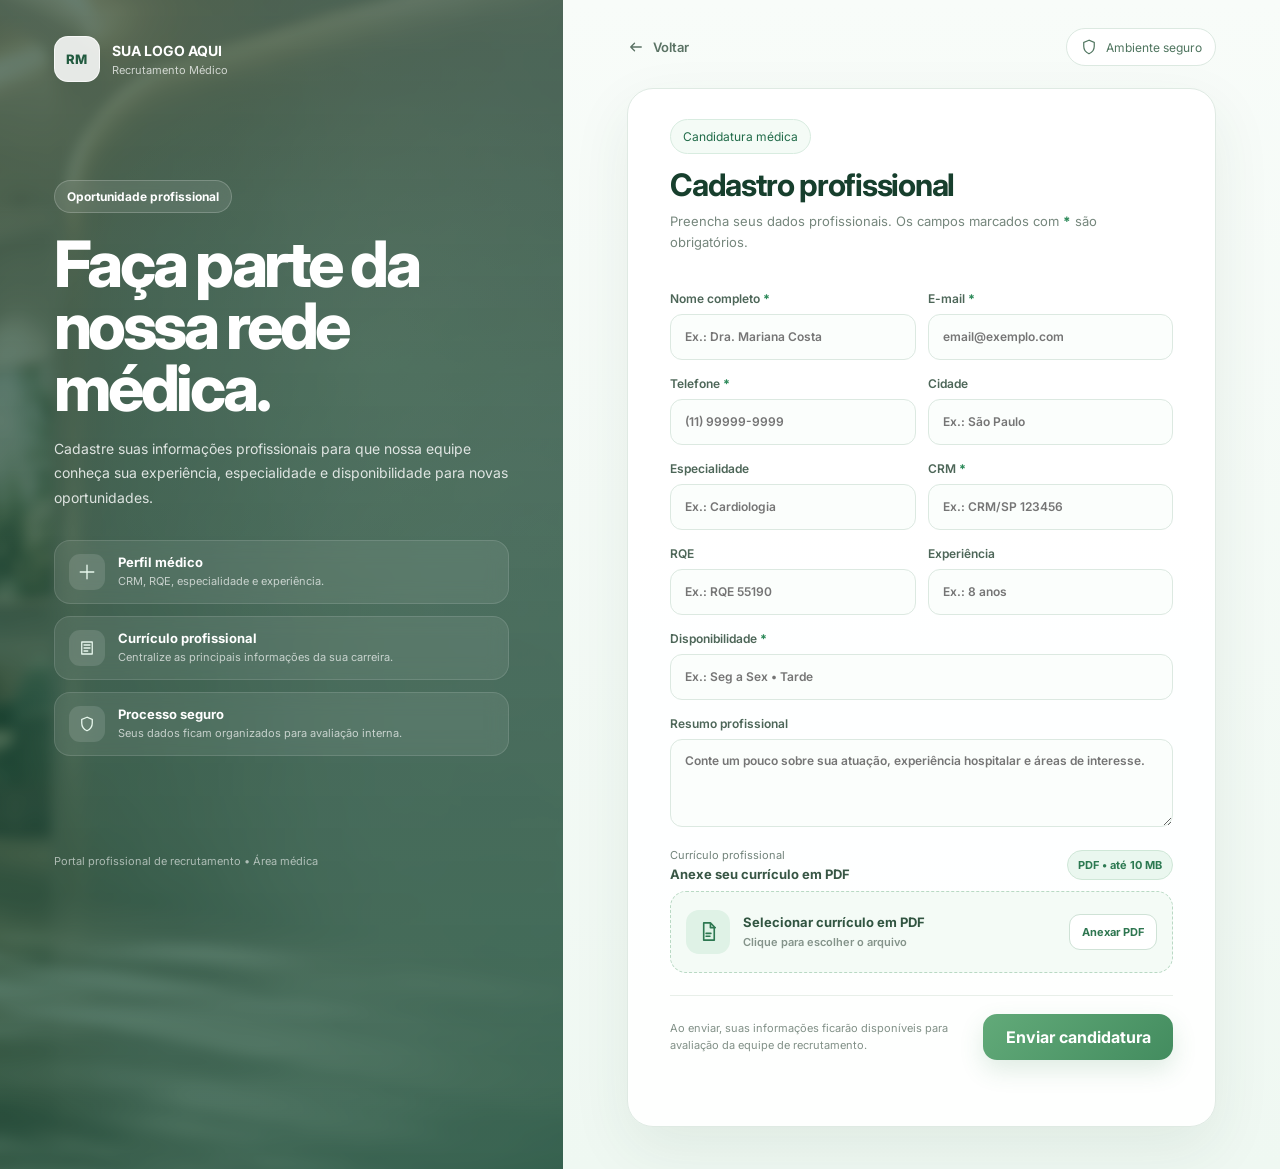
==== pages/candidatura.html @ 03eaed81 "Add files via upload" ====
<!DOCTYPE html>
<html lang="pt-BR">
<head>
  <meta charset="UTF-8" />
  <meta name="viewport" content="width=device-width, initial-scale=1.0" />
  <meta name="theme-color" content="#eef8f1" />
  <title>SUA LOGO AQUI | Candidatura Médica</title>
  <meta name="description" content="Página pública para candidatura de médicos." />
  <link rel="preconnect" href="https://fonts.googleapis.com">
  <link rel="preconnect" href="https://fonts.gstatic.com" crossorigin>
  <link href="https://fonts.googleapis.com/css2?family=Inter:wght@400;500;600;700;800&display=swap" rel="stylesheet">
  <link rel="stylesheet" href="../css/styles.css" />
</head>
<body data-page="application" class="application-page-body application-page-v2">
  <main class="application-layout-v2">
    <section class="application-story-panel">
      <div class="application-story-bg" aria-hidden="true"></div>
      <video class="application-story-leaves" autoplay muted loop playsinline preload="auto" aria-hidden="true">
        <source src="../assets/leaves-overlay.webm" type="video/webm" />
      </video>
      <div class="application-story-overlay" aria-hidden="true"></div>

      <div class="application-story-content">
        <a class="application-brand" href="../index.html" aria-label="Voltar para o portal">
          <div class="application-brand-mark">RM</div>
          <div>
            <strong>SUA LOGO AQUI</strong>
            <span>Recrutamento Médico</span>
          </div>
        </a>

        <div class="application-story-copy">
          <span class="application-story-kicker">Oportunidade profissional</span>
          <h1>Faça parte da nossa rede médica.</h1>
          <p>
            Cadastre suas informações profissionais para que nossa equipe conheça sua experiência,
            especialidade e disponibilidade para novas oportunidades.
          </p>

          <div class="application-story-features">
            <article>
              <div class="feature-icon">
                <svg viewBox="0 0 24 24" aria-hidden="true"><path d="M12 3v18M3 12h18" fill="none" stroke="currentColor" stroke-width="1.8" stroke-linecap="round"/></svg>
              </div>
              <div><strong>Perfil médico</strong><span>CRM, RQE, especialidade e experiência.</span></div>
            </article>
            <article>
              <div class="feature-icon">
                <svg viewBox="0 0 24 24" aria-hidden="true"><path d="M5 4h14v16H5zM8 8h8M8 12h8M8 16h5" fill="none" stroke="currentColor" stroke-width="1.7" stroke-linecap="round" stroke-linejoin="round"/></svg>
              </div>
              <div><strong>Currículo profissional</strong><span>Centralize as principais informações da sua carreira.</span></div>
            </article>
            <article>
              <div class="feature-icon">
                <svg viewBox="0 0 24 24" aria-hidden="true"><path d="M12 3 5 6v5c0 4.8 2.9 8.2 7 10 4.1-1.8 7-5.2 7-10V6l-7-3Z" fill="none" stroke="currentColor" stroke-width="1.7"/></svg>
              </div>
              <div><strong>Processo seguro</strong><span>Seus dados ficam organizados para avaliação interna.</span></div>
            </article>
          </div>
        </div>

        <p class="application-story-footer">Portal profissional de recrutamento • Área médica</p>
      </div>
    </section>

    <section class="application-form-panel">
      <div class="application-form-header">
        <a class="application-back-link" href="../index.html">
          <svg viewBox="0 0 24 24" aria-hidden="true"><path d="M19 12H5M10 7l-5 5 5 5" fill="none" stroke="currentColor" stroke-width="1.8" stroke-linecap="round" stroke-linejoin="round"/></svg>
          Voltar
        </a>
        <span class="application-secure-chip">
          <svg viewBox="0 0 24 24" aria-hidden="true"><path d="M12 3 5 6v5c0 4.8 2.9 8.2 7 10 4.1-1.8 7-5.2 7-10V6l-7-3Z" fill="none" stroke="currentColor" stroke-width="1.6"/></svg>
          Ambiente seguro
        </span>
      </div>

      <div class="application-form-shell">
        <div class="application-form-title">
          <span class="eyebrow dark">Candidatura médica</span>
          <h2>Cadastro profissional</h2>
          <p>Preencha seus dados profissionais. Os campos marcados com <strong class="required-star">*</strong> são obrigatórios.</p>
        </div>

        <form id="applicationForm" class="public-form public-form-v2" novalidate>
          <div class="form-cols">
            <label>Nome completo <span class="required-star">*</span><input id="appName" type="text" required placeholder="Ex.: Dra. Mariana Costa" autocomplete="name" /></label>
            <label>E-mail <span class="required-star">*</span><input id="appEmail" type="email" required placeholder="email@exemplo.com" autocomplete="email" /></label>
          </div>

          <div class="form-cols">
            <label>Telefone <span class="required-star">*</span><input id="appPhone" type="tel" required placeholder="(11) 99999-9999" autocomplete="tel" /></label>
            <label>Cidade<input id="appCity" type="text" placeholder="Ex.: São Paulo" autocomplete="address-level2" /></label>
          </div>

          <div class="form-cols">
            <label>Especialidade<input id="appSpecialty" type="text" placeholder="Ex.: Cardiologia" /></label>
            <label>CRM <span class="required-star">*</span><input id="appCrm" type="text" required placeholder="Ex.: CRM/SP 123456" /></label>
          </div>

          <div class="form-cols">
            <label>RQE<input id="appRqe" type="text" placeholder="Ex.: RQE 55190" /></label>
            <label>Experiência<input id="appExperience" type="text" placeholder="Ex.: 8 anos" /></label>
          </div>

          <label>Disponibilidade <span class="required-star">*</span><input id="appAvailability" type="text" required placeholder="Ex.: Seg a Sex • Tarde" /></label>

          <label>Resumo profissional<textarea id="appSummary" rows="4" placeholder="Conte um pouco sobre sua atuação, experiência hospitalar e áreas de interesse."></textarea></label>

          <div class="pdf-upload-section">
            <div class="pdf-upload-heading">
              <div>
                <span>Currículo profissional</span>
                <strong>Anexe seu currículo em PDF</strong>
              </div>
              <span class="pdf-format-chip">PDF • até 10 MB</span>
            </div>
            <label class="pdf-upload-box" for="appCvFile">
              <input id="appCvFile" class="pdf-file-input" type="file" accept="application/pdf,.pdf" />
              <span class="pdf-upload-icon" aria-hidden="true">
                <svg viewBox="0 0 24 24"><path d="M7 3h7l4 4v14H7zM14 3v5h5M9.5 14h5M9.5 17h4" fill="none" stroke="currentColor" stroke-width="1.7" stroke-linecap="round" stroke-linejoin="round"/></svg>
              </span>
              <span class="pdf-upload-copy">
                <strong id="appCvFileName">Selecionar currículo em PDF</strong>
                <small id="appCvFileHint">Clique para escolher o arquivo</small>
              </span>
              <span class="pdf-upload-action">Anexar PDF</span>
            </label>
          </div>

          <div class="public-form-footer">
            <p>Ao enviar, suas informações ficarão disponíveis para avaliação da equipe de recrutamento.</p>
            <button class="primary-button application-submit-button" type="submit">Enviar candidatura</button>
          </div>
          <p id="applicationMessage" class="form-validation-message" aria-live="polite"></p>
        </form>

        <section id="applicationSuccess" class="application-success hidden" aria-live="polite">
          <div class="success-animation" aria-hidden="true">
            <svg viewBox="0 0 120 120">
              <circle class="success-circle" cx="60" cy="60" r="48" />
              <path class="success-check" d="M38 61.5 53.5 77 83 45" />
            </svg>
          </div>
          <span class="success-kicker">Candidatura concluída</span>
          <h2>Candidatura enviada com sucesso,<br>boa sorte!</h2>
          <p>Recebemos seus dados profissionais e o currículo anexado. Nossa equipe poderá analisar seu perfil pelo painel de recrutamento.</p>
          <button id="sendAnotherApplication" class="secondary-button success-secondary-button" type="button">Enviar outra candidatura</button>
        </section>
      </div>
    </section>
  </main>

  <script src="../js/script.js"></script>
</body>
</html>
---- css/styles.css ----
:root{
  --bg:#eff7f1;
  --white:#ffffff;
  --green-950:#0f3525;
  --green-900:#174730;
  --green-800:#1d5b3d;
  --green-700:#216b49;
  --green-600:#2d8a5b;
  --green-500:#47a871;
  --green-400:#6ec18f;
  --green-300:#8fd0aa;
  --green-200:#b6e4c8;
  --green-100:#dff3e8;
  --green-50:#f2fbf5;
  --line:#dbe9df;
  --text:#22322a;
  --muted:#728177;
  --shadow:0 24px 72px rgba(9,35,24,.18);
  --shadow-soft:0 18px 40px rgba(22,58,39,.10);
  --radius-xl:30px;
  --radius-lg:22px;
  --radius-md:16px;
  --radius-sm:12px;
  --font:'Inter',ui-sans-serif,system-ui,-apple-system,BlinkMacSystemFont,'Segoe UI',sans-serif;
}
*{box-sizing:border-box}
html{scroll-behavior:smooth}
body{margin:0;background:var(--bg);color:var(--text);font-family:var(--font)}
a{text-decoration:none;color:inherit}
button,input,select,textarea{font:inherit}
button{cursor:pointer}
img,svg{display:block}
.hidden{display:none!important}
.hidden-section{display:none!important}
textarea{resize:vertical}
button:focus-visible,input:focus-visible,textarea:focus-visible,select:focus-visible,a:focus-visible{
  outline:3px solid rgba(71,168,113,.28);
  outline-offset:2px;
}

/* LOGIN */
.login-screen{
  min-height:100vh;
  position:relative;
  overflow:hidden;
  color:#fff;
  background:#09281c;
}
.login-video{
  position:absolute; inset:0; width:100%; height:100%; object-fit:cover;
}
.login-overlay{
  position:absolute; inset:0; background:linear-gradient(120deg,rgba(6,24,17,.78),rgba(7,35,23,.50) 48%,rgba(7,29,20,.68));
}
.login-noise{
  position:absolute; inset:0; pointer-events:none; opacity:.20;
  background-image:linear-gradient(rgba(255,255,255,.08) 1px,transparent 1px),linear-gradient(90deg,rgba(255,255,255,.06) 1px,transparent 1px);
  background-size:36px 36px;
  mask-image:linear-gradient(to bottom,rgba(0,0,0,.85),transparent 85%);
}
.hero-topbar{
  position:relative; z-index:2; width:min(1240px,calc(100% - 32px)); margin:0 auto; padding:22px 0 0;
  display:flex; align-items:center; justify-content:space-between; gap:18px;
}
.brand-wrap{display:flex; align-items:center; gap:14px}
.brand-badge{
  width:58px; height:58px; border-radius:20px; display:grid; place-items:center;
  background:rgba(255,255,255,.10); border:1px solid rgba(255,255,255,.18); backdrop-filter:blur(16px);
}
.brand-badge svg{width:30px; color:#fff}
.brand-wrap strong{display:block; font-size:16px; letter-spacing:.02em}
.brand-wrap span{display:block; margin-top:4px; color:rgba(255,255,255,.74); font-size:12px}
.hero-chip{
  border:1px solid rgba(255,255,255,.18); background:rgba(255,255,255,.10); color:#e8f8ee;
  border-radius:999px; padding:10px 14px; backdrop-filter:blur(14px); font-size:12px;
}
.login-shell{
  position:relative; z-index:2; width:min(1240px,calc(100% - 32px)); min-height:calc(100vh - 95px); margin:0 auto;
  padding:24px 0 30px; display:grid; grid-template-columns:1.1fr .9fr; gap:28px; align-items:center;
}
.glass-card{
  border:1px solid rgba(255,255,255,.16); background:rgba(255,255,255,.12); backdrop-filter:blur(18px);
  box-shadow:var(--shadow);
}
.hero-panel{padding:36px; border-radius:34px; max-width:650px}
.eyebrow{
  display:inline-flex; align-items:center; gap:8px; width:max-content; border-radius:999px;
  border:1px solid rgba(255,255,255,.18); background:rgba(255,255,255,.10); padding:9px 12px;
  font-size:12px; color:#eafff2;
}
.eyebrow.dark{
  border-color:#d8ece0; background:#f4fbf6; color:var(--green-700);
}
.hero-panel h1{
  margin:22px 0 0; font-size:clamp(42px,6vw,68px); line-height:.96; letter-spacing:-.055em; font-weight:800;
}
.hero-panel h1 em{font-style:normal; color:#97e0b0}
.hero-panel p{margin:18px 0 0; max-width:580px; color:rgba(255,255,255,.80); line-height:1.8; font-size:15px}
.hero-stats{margin-top:28px; display:grid; grid-template-columns:repeat(3,minmax(0,1fr)); gap:14px}
.hero-stats article{padding:18px; border-radius:20px; background:rgba(255,255,255,.10); border:1px solid rgba(255,255,255,.12)}
.hero-stats strong{display:block; font-size:30px; line-height:1}
.hero-stats span{display:block; margin-top:8px; font-size:12px; color:rgba(255,255,255,.72); line-height:1.4}
.hero-highlights{margin-top:24px; display:flex; flex-wrap:wrap; gap:10px}
.hero-highlights span{padding:10px 14px; border-radius:999px; background:rgba(255,255,255,.10); border:1px solid rgba(255,255,255,.10); font-size:12px; color:#edfff4}
.login-card{padding:34px; border-radius:30px; background:rgba(255,255,255,.96); color:var(--text)}
.login-title-row{display:flex; align-items:center; gap:16px}
.medical-mark{width:60px; height:60px}
.medical-mark svg{width:100%; height:100%}
.login-title-row h2{margin:0; font-size:28px; color:var(--green-950); letter-spacing:-.03em}
.login-title-row p{margin:6px 0 0; color:var(--muted); font-size:14px}
.login-form{margin-top:28px}
.login-form label,.new-form label,.config-card label,.public-form label{display:block; margin-top:16px; font-weight:600; font-size:13px; color:#4e5f56}
.login-form label:first-child{margin-top:0}
.input-wrap,.search-box{position:relative}
.input-wrap svg,.search-box svg{position:absolute; left:14px; top:50%; transform:translateY(-50%); width:20px; color:#93a198; pointer-events:none}
.input-wrap input,.search-box input,select,textarea,.new-form input,.new-form textarea,.public-form input,.public-form textarea,.config-card input,.config-card textarea{
  width:100%; border:1px solid #dbe7de; border-radius:14px; background:#fff; color:var(--text); transition:.18s ease;
}
.input-wrap input{padding:15px 44px 15px 46px}
.password-wrap input{padding-right:90px}
.input-wrap input:focus,.search-box input:focus,select:focus,textarea:focus,.new-form input:focus,.new-form textarea:focus,.public-form input:focus,.public-form textarea:focus,.config-card input:focus,.config-card textarea:focus{
  border-color:var(--green-400); box-shadow:0 0 0 4px rgba(110,193,143,.16); outline:none;
}
.tiny-button{position:absolute; right:8px; top:50%; transform:translateY(-50%)}
.ghost-button,.text-link{
  border:0; background:transparent; color:var(--green-700); padding:8px 10px; border-radius:10px;
}
.text-link{font-size:13px}
.login-meta-row{display:flex; align-items:center; justify-content:space-between; gap:10px; margin-top:16px}
.check-inline{display:flex!important; align-items:center; gap:8px; margin:0!important; font-weight:500!important; color:#6f7b74!important}
.check-inline input{accent-color:var(--green-700)}
.form-message{min-height:20px; margin:10px 0 0; font-size:12px; color:#b74b4b}
.primary-button,.secondary-button{
  min-height:46px; border-radius:14px; border:0; display:inline-flex; align-items:center; justify-content:center; gap:10px;
  padding:0 18px; font-weight:700; transition:.2s ease;
}
.primary-button{
  background:linear-gradient(135deg,var(--green-700),var(--green-900)); color:#fff; box-shadow:0 16px 36px rgba(33,107,73,.24);
}
.primary-button:hover{transform:translateY(-1px); box-shadow:0 18px 38px rgba(33,107,73,.28)}
.secondary-button{background:#fff; color:var(--green-700); border:1px solid #d8e9de}
.secondary-button:hover{background:#f6fbf8}
.big-button{width:100%; margin-top:14px; min-height:52px}
.compact-full{width:100%; min-height:42px}
.compact-width{width:auto}
.shine-button{position:relative; overflow:hidden}
.shine-button::after{content:''; position:absolute; inset:0; transform:translateX(-130%); background:linear-gradient(105deg,transparent 35%,rgba(255,255,255,.25),transparent 65%); animation:shine 4.4s ease-in-out infinite}
@keyframes shine{0%,60%{transform:translateX(-130%)}100%{transform:translateX(130%)}}
.security-line{margin-top:18px; display:flex; justify-content:center; align-items:center; gap:8px; color:#98a59e; font-size:12px}
.security-line svg{width:16px}

/* DASHBOARD */
.dashboard-screen{min-height:100vh; padding:22px; background:linear-gradient(180deg,#f7fbf8,#eef7f1); display:grid; grid-template-columns:300px minmax(0,1fr); gap:22px}
.sidebar{border-radius:28px; background:linear-gradient(180deg,#143c2b,#1a4c35); color:#fff; padding:22px; display:flex; flex-direction:column; box-shadow:var(--shadow-soft)}
.sidebar-brand{display:flex; align-items:center; gap:12px}
.sidebar-logo{width:48px;height:48px;border-radius:18px;background:rgba(255,255,255,.14);display:grid;place-items:center;font-size:28px;font-weight:800}
.sidebar-brand strong{display:block;font-size:16px}
.sidebar-brand span{display:block;margin-top:4px;color:rgba(255,255,255,.68);font-size:12px}
.sidebar-nav{margin-top:30px; display:flex; flex-direction:column; gap:6px}
.side-item{width:100%; border:0; background:transparent; color:rgba(255,255,255,.78); border-radius:14px; padding:14px; display:flex; align-items:center; gap:12px; text-align:left}
.side-item:hover{background:rgba(255,255,255,.08)}
.side-item.active{background:rgba(255,255,255,.14); color:#fff; font-weight:700}
.sidebar-card{margin-top:24px; padding:18px; border-radius:20px; background:rgba(255,255,255,.08); border:1px solid rgba(255,255,255,.10)}
.sidebar-card span{display:block; color:#b9d8c2; font-size:12px}
.sidebar-card strong{display:block; margin:8px 0 14px; font-size:15px; line-height:1.5}
.sidebar-user{margin-top:auto; display:flex; align-items:center; gap:12px; padding-top:18px}
.avatar-circle{width:44px;height:44px;border-radius:50%;background:#e9f8ee;color:var(--green-700);display:grid;place-items:center;font-weight:800;font-size:13px}
.sidebar-user strong{display:block;font-size:13px}
.sidebar-user span{display:block;margin-top:4px;font-size:11px;color:#bbd9c5}
.logout-button{margin-top:10px; color:#d6ede1; border:1px solid rgba(255,255,255,.12)}
.dashboard-main{background:#fff; border-radius:30px; box-shadow:var(--shadow-soft); padding:26px; overflow:hidden}
.main-topbar{display:flex; align-items:flex-end; justify-content:space-between; gap:20px; padding-bottom:16px; border-bottom:1px solid #edf4ef}
.main-topbar h2{margin:10px 0 0; color:var(--green-950); font-size:32px; letter-spacing:-.04em}
.main-topbar p{margin:6px 0 0; color:var(--muted); font-size:14px}
.topbar-actions{display:flex; gap:10px; flex-wrap:wrap}
.content-section{display:none; margin-top:22px}
.content-section.active{display:block; animation:fadeUp .35s ease}
@keyframes fadeUp{from{opacity:0; transform:translateY(10px)}to{opacity:1; transform:none}}
.stats-grid{display:grid; grid-template-columns:repeat(4,minmax(0,1fr)); gap:12px}
.stat-card{padding:18px; border-radius:20px; border:1px solid #e5efe8; background:linear-gradient(180deg,#fbfefc,#f4fbf6)}
.stat-card span{display:block; color:var(--muted); font-size:12px}
.stat-card strong{display:block; margin-top:8px; color:var(--green-950); font-size:32px}
.stat-card small{display:block; margin-top:6px; color:#92a098; font-size:11px}
.table-panel{margin-top:18px; border:1px solid #e7efe9; border-radius:24px; overflow:hidden; background:#fff}
.table-toolbar{display:flex; gap:12px; padding:16px; border-bottom:1px solid #edf4ef}
.search-box{flex:1}
.search-box input{padding:13px 14px 13px 44px}
.table-toolbar select{width:210px; padding:0 12px}
.table-head,.candidate-row{display:grid; align-items:center; gap:12px}
.medical-grid{grid-template-columns:minmax(0,1.6fr) 1fr 1fr 140px 80px}
.table-head{padding:13px 16px; background:#f9fcfa; color:#93a09a; font-size:11px; text-transform:uppercase; letter-spacing:.08em; border-bottom:1px solid #edf4ef}
.candidate-row{padding:14px 16px; border-bottom:1px solid #f0f4f1; transition:.18s ease}
.candidate-row:last-child{border-bottom:0}
.candidate-row:hover{background:#fbfefc}
.doctor-cell{display:flex; align-items:center; gap:12px; min-width:0}
.doctor-avatar{width:44px;height:44px;border-radius:16px;background:#e9f8ee;color:var(--green-700);display:grid;place-items:center;font-weight:800;font-size:13px; flex:0 0 44px}
.doctor-meta{min-width:0}
.doctor-meta strong{display:block; white-space:nowrap; overflow:hidden; text-overflow:ellipsis; font-size:14px}
.doctor-meta span{display:block; margin-top:4px; color:var(--muted); font-size:11px; white-space:nowrap; overflow:hidden; text-overflow:ellipsis}
.info-chip{font-size:12px; color:#51615a}
.status-pill{display:inline-flex; align-items:center; gap:8px; width:max-content; padding:8px 10px; border-radius:999px; font-size:11px; font-weight:700}
.status-novo{background:#eef7ff; color:#3f76a8}
.status-analise{background:#fff6e8; color:#ab7822}
.status-entrevista{background:#f2efff; color:#6851a6}
.status-aprovado{background:#eaf8ef; color:#2f7c54}
.eye-button{width:44px;height:44px;border-radius:14px;border:1px solid #dce9e1;background:#fff;display:grid;place-items:center;color:var(--green-700);transition:.18s ease}
.eye-button:hover{background:#f3fbf6; transform:translateY(-1px)}
.eye-button svg{width:20px}
.empty-state{padding:36px 18px; color:#98a49e; text-align:center; font-size:14px}
.kanban-grid{display:grid; grid-template-columns:repeat(4,minmax(0,1fr)); gap:14px}
.kanban-column{border:1px solid #e5eee8; border-radius:22px; background:#fbfefc; overflow:hidden}
.kanban-title{padding:16px; font-weight:700; color:var(--green-950); border-bottom:1px solid #edf4ef; background:#fff}
.kanban-list{padding:14px; display:flex; flex-direction:column; gap:12px; min-height:240px}
.kanban-item{padding:14px; border-radius:16px; background:#fff; border:1px solid #e7efe9}
.kanban-item strong{display:block; font-size:13px}
.kanban-item span{display:block; margin-top:6px; font-size:11px; color:var(--muted)}
.report-grid{display:grid; grid-template-columns:repeat(3,minmax(0,1fr)); gap:14px}
.report-card,.config-card{padding:20px; border-radius:22px; border:1px solid #e5eee8; background:#fff}
.report-card span{color:var(--muted); font-size:12px}
.report-card strong{display:block; margin-top:10px; color:var(--green-950); font-size:32px}
.report-card p{margin:8px 0 0; color:var(--muted); font-size:13px; line-height:1.6}
.config-card{max-width:760px}
.config-card label{display:block; margin-top:16px}
.config-card input,.config-card textarea{margin-top:8px; padding:13px 14px}

/* Modal */
.modal-backdrop{position:fixed; inset:0; background:rgba(14,36,25,.44); backdrop-filter:blur(8px); display:grid; place-items:center; padding:20px; z-index:50}
.modal-card{width:min(100%,720px); max-height:calc(100vh - 40px); overflow:auto; position:relative; padding:26px; border-radius:26px; background:#fff; box-shadow:0 34px 90px rgba(9,34,24,.24)}
.big-modal{width:min(100%,900px)}
.modal-close{position:absolute; top:14px; right:14px; width:38px; height:38px; border-radius:12px; border:0; background:#f4fbf6; color:#7d8b82; font-size:24px}
.modal-header{display:flex; align-items:center; gap:16px; padding-right:40px}
.modal-avatar{width:64px;height:64px;border-radius:18px;background:#e9f8ee;color:var(--green-700);display:grid;place-items:center;font-weight:800}
.modal-header h3{margin:10px 0 4px; color:var(--green-950); font-size:28px; letter-spacing:-.03em}
.modal-header p{margin:0; color:var(--muted)}
.modal-info-grid{display:grid; grid-template-columns:repeat(3,minmax(0,1fr)); gap:12px; margin-top:22px}
.modal-info-grid article{padding:16px; border-radius:16px; background:#f9fcfa; border:1px solid #e7efe9}
.modal-info-grid span,.curriculum-block span,.notes-block span{display:block; color:#93a09a; font-size:11px; text-transform:uppercase; letter-spacing:.08em}
.modal-info-grid strong{display:block; margin-top:8px; color:#304038; font-size:14px; line-height:1.5}
.curriculum-block{margin-top:18px; padding:18px; border-radius:20px; background:#f6fbf8; border:1px solid #e4eee7}
.curriculum-heading{display:flex; align-items:flex-start; justify-content:space-between; gap:16px}
.curriculum-heading h4{margin:8px 0 0; color:var(--green-950); font-size:20px}
.curriculum-list{margin:16px 0 0; padding-left:18px; color:#4f5f57; line-height:1.8}
.notes-block{margin-top:18px; padding:18px; border-radius:18px; background:#fff; border:1px solid #e7efe9}
.notes-block p{margin:10px 0 0; color:#596860; line-height:1.7}
.small-modal-heading h3{margin:10px 0 0; color:var(--green-950); font-size:28px; letter-spacing:-.03em}
.small-modal-heading p{margin:8px 0 0; color:var(--muted)}
.new-form{margin-top:20px}
.form-cols{display:grid; grid-template-columns:1fr 1fr; gap:12px}
.new-form input,.new-form textarea,.new-form select,.public-form input,.public-form textarea,.config-card input,.config-card textarea{margin-top:8px; padding:13px 14px}
.modal-actions{display:flex; justify-content:flex-end; gap:10px; margin-top:18px}

/* Public application page */
.application-page-body{background:linear-gradient(180deg,#eef8f1,#f8fcf9)}
.application-hero{position:relative; overflow:hidden; background:linear-gradient(135deg,#12412e,#2a7d55); color:#fff}
.application-hero__bg{position:absolute; inset:0; background:radial-gradient(circle at 20% 30%,rgba(255,255,255,.16),transparent 26%), radial-gradient(circle at 80% 65%,rgba(255,255,255,.12),transparent 24%)}
.application-hero__content{position:relative; z-index:2; width:min(1100px,calc(100% - 32px)); margin:0 auto; padding:36px 0 98px}
.return-link{display:inline-flex; align-items:center; gap:8px; border-radius:999px; border:1px solid rgba(255,255,255,.16); padding:10px 14px; background:rgba(255,255,255,.08); font-size:13px}
.application-badge{display:inline-flex; margin-top:24px; border-radius:999px; padding:9px 13px; background:rgba(255,255,255,.12); border:1px solid rgba(255,255,255,.14); font-size:12px}
.application-hero h1{margin:18px 0 0; font-size:clamp(38px,5vw,62px); line-height:.98; letter-spacing:-.05em}
.application-hero p{max-width:720px; margin:16px 0 0; color:rgba(255,255,255,.82); line-height:1.8}
.application-shell{width:min(1100px,calc(100% - 32px)); margin:-62px auto 36px; position:relative; z-index:3}
.application-card{padding:28px; border-radius:30px; background:#fff; box-shadow:var(--shadow-soft); border:1px solid #e4eee7}
.application-card__header{display:flex; align-items:flex-start; justify-content:space-between; gap:18px}
.application-card__header h2{margin:10px 0 0; color:var(--green-950); font-size:32px; letter-spacing:-.04em}
.application-card__header p{margin:8px 0 0; color:var(--muted)}
.medical-mini-card{max-width:320px; padding:18px; border-radius:22px; background:#f6fbf8; border:1px solid #e4eee7}
.medical-mini-card strong{display:block; color:var(--green-950); font-size:14px}
.medical-mini-card span{display:block; margin-top:8px; color:var(--muted); line-height:1.6; font-size:13px}
.public-form{margin-top:22px}
.success-message{min-height:20px; margin:14px 0 0; color:var(--green-700); font-size:13px; font-weight:600}

/* Toast */
.toast{position:fixed; right:20px; bottom:20px; z-index:60; background:#183f2d; color:#fff; padding:14px 16px; border-radius:14px; box-shadow:var(--shadow-soft)}

@media (max-width:1100px){
  .login-shell{grid-template-columns:1fr}
  .hero-panel{max-width:none}
  .dashboard-screen{grid-template-columns:1fr}
  .sidebar{padding:18px}
  .sidebar-nav{flex-direction:row; flex-wrap:wrap}
  .side-item{width:auto}
  .stats-grid,.kanban-grid{grid-template-columns:repeat(2,minmax(0,1fr))}
  .report-grid{grid-template-columns:1fr}
  .modal-info-grid{grid-template-columns:repeat(2,minmax(0,1fr))}
}
@media (max-width:860px){
  .hero-topbar,.login-shell,.application-hero__content,.application-shell{width:min(100% - 20px,1240px)}
  .main-topbar{flex-direction:column; align-items:flex-start}
  .medical-grid{grid-template-columns:minmax(0,1.5fr) 1fr 1fr 120px 80px}
  .application-card__header{flex-direction:column}
  .medical-mini-card{max-width:none}
}
@media (max-width:720px){
  .hero-topbar{padding-top:14px}
  .hero-chip{display:none}
  .hero-panel{padding:24px; border-radius:26px}
  .hero-panel h1{font-size:clamp(34px,8vw,52px)}
  .hero-stats{grid-template-columns:1fr}
  .login-card{padding:24px; border-radius:24px}
  .dashboard-main{padding:18px}
  .stats-grid,.kanban-grid,.modal-info-grid,.form-cols{grid-template-columns:1fr}
  .table-toolbar{flex-direction:column}
  .table-toolbar select{width:100%; height:46px}
  .table-head{display:none}
  .candidate-row,.medical-grid{grid-template-columns:1fr}
  .candidate-row{gap:10px}
  .info-chip,.status-pill,.eye-button{margin-left:56px}
  .eye-button{width:42px; height:42px}
  .application-card{padding:20px; border-radius:24px}
  .application-card__header h2{font-size:28px}
}
@media (max-width:480px){
  .brand-wrap span{display:none}
  .login-shell{padding-top:10px}
  .sidebar,.dashboard-main{border-radius:22px}
  .topbar-actions{width:100%}
  .topbar-actions .primary-button,.topbar-actions .secondary-button{width:100%}
  .modal-actions{flex-direction:column}
  .modal-actions button{width:100%}
}


/* =========================================================
   LOGIN FINAL — imagem clínica desfocada + folhas em vídeo
   ========================================================= */
.login-screen{
  min-height:100vh;
  position:relative;
  overflow:hidden;
  background:#dfeee5;
  color:var(--text);
  isolation:isolate;
}
.login-background-photo{
  position:absolute;
  inset:-16px;
  z-index:-4;
  background-image:url('../assets/login-clinic-bg.png');
  background-size:cover;
  background-position:center center;
  filter:blur(4.5px) saturate(.90) brightness(.97);
  transform:scale(1.03);
}
.login-background-photo::after{
  content:'';
  position:absolute;
  inset:0;
  background:linear-gradient(90deg,rgba(20,62,43,.13) 0%,rgba(246,253,249,.02) 52%,rgba(169,218,190,.12) 100%);
}
.login-leaves-video{
  position:absolute;
  inset:0;
  z-index:-2;
  width:100%;
  height:100%;
  object-fit:cover;
  pointer-events:none;
  opacity:.92;
  filter:saturate(1.06) contrast(1.02);
}
.login-overlay{
  position:absolute;
  inset:0;
  z-index:-1;
  pointer-events:none;
  background:
    radial-gradient(circle at 78% 47%,rgba(246,252,248,.12),transparent 32%),
    linear-gradient(90deg,rgba(8,35,24,.12),rgba(255,255,255,.00) 43%,rgba(213,239,223,.12));
}
.login-topbar{
  position:relative;
  z-index:3;
}
.login-screen .brand-wrap strong{color:#16492f;text-shadow:0 1px 18px rgba(255,255,255,.55)}
.login-screen .brand-wrap span{color:#557164}
.login-brand-badge{
  color:#216b49;
  background:rgba(248,253,250,.72);
  border-color:rgba(255,255,255,.78);
  box-shadow:0 14px 34px rgba(29,83,56,.10);
}
.login-hero-chip{
  color:#285f45;
  background:rgba(249,253,250,.68);
  border-color:rgba(255,255,255,.72);
  box-shadow:0 12px 28px rgba(35,80,57,.08);
}
.login-shell-focused{
  grid-template-columns:minmax(0,1fr) minmax(390px,480px);
  align-items:center;
  gap:54px;
  min-height:calc(100vh - 96px);
  padding:30px 0 44px;
}
.login-side-message{
  align-self:end;
  max-width:610px;
  margin-bottom:34px;
  color:#fff;
  text-shadow:0 2px 18px rgba(15,52,36,.28);
}
.side-message-pill{
  display:inline-flex;
  align-items:center;
  border:1px solid rgba(255,255,255,.55);
  background:rgba(27,86,58,.22);
  backdrop-filter:blur(12px);
  border-radius:999px;
  padding:9px 13px;
  font-size:12px;
  font-weight:700;
  letter-spacing:.02em;
}
.login-side-message h1{
  margin:18px 0 0;
  max-width:580px;
  font-size:clamp(40px,5.2vw,70px);
  line-height:.95;
  letter-spacing:-.058em;
  font-weight:800;
}
.login-side-message h1 em{font-style:normal;color:#d9f4e2}
.login-side-message p{
  max-width:520px;
  margin:18px 0 0;
  color:rgba(255,255,255,.91);
  line-height:1.75;
  font-size:15px;
}
.login-card-premium{
  width:100%;
  max-width:480px;
  justify-self:end;
  padding:31px 34px 27px;
  border:1px solid rgba(255,255,255,.88);
  border-radius:30px;
  background:linear-gradient(150deg,rgba(252,255,253,.88),rgba(235,247,240,.76));
  backdrop-filter:blur(24px) saturate(1.12);
  box-shadow:0 26px 80px rgba(24,66,45,.20), inset 0 1px 0 rgba(255,255,255,.92);
}
.login-logo-placeholder{
  width:112px;
  height:112px;
  margin:0 auto;
  border-radius:50%;
  border:1.5px solid rgba(42,112,76,.60);
  background:rgba(255,255,255,.30);
  display:flex;
  flex-direction:column;
  align-items:center;
  justify-content:center;
  position:relative;
  color:#276448;
  box-shadow:inset 0 0 0 8px rgba(255,255,255,.16);
}
.login-logo-placeholder span,
.login-logo-placeholder strong{
  line-height:1.08;
  letter-spacing:.06em;
  font-size:13px;
}
.login-logo-placeholder strong{font-size:16px}
.login-logo-placeholder svg{
  position:absolute;
  width:23px;
  bottom:5px;
  color:#4b9c6c;
}
.login-card-heading{text-align:center;margin-top:18px}
.login-card-heading h2{
  margin:0;
  color:#235e42;
  font-size:27px;
  letter-spacing:-.035em;
}
.login-card-heading p{margin:7px 0 0;color:#74877c;font-size:13px}
.heading-leaf-line{
  display:flex;
  align-items:center;
  justify-content:center;
  gap:10px;
  margin:12px auto 0;
  color:#7eb794;
}
.heading-leaf-line span{width:82px;height:1px;background:linear-gradient(90deg,transparent,#9ecab0)}
.heading-leaf-line span:last-child{background:linear-gradient(90deg,#9ecab0,transparent)}
.heading-leaf-line svg{width:17px}
.premium-login-form{margin-top:20px}
.premium-login-form label{color:#4d6658}
.premium-input input{
  background:rgba(255,255,255,.72);
  border-color:rgba(255,255,255,.92);
  box-shadow:0 5px 15px rgba(35,79,55,.04), inset 0 0 0 1px rgba(155,190,169,.25);
}
.premium-input>svg{color:#658a75}
.premium-input .tiny-button{
  display:flex;
  align-items:center;
  gap:5px;
  color:#5d806d;
}
.password-eye{width:19px!important;height:19px!important;position:static!important;transform:none!important;color:inherit!important}
.toggle-label{font-size:11px}
.premium-login-button{
  background:linear-gradient(135deg,#69aa76,#3f8d5d);
  box-shadow:0 15px 34px rgba(58,132,87,.24);
}
.premium-security{color:#668373;margin-top:18px}

@media (max-width:980px){
  .login-shell-focused{
    grid-template-columns:1fr;
    min-height:calc(100vh - 90px);
    padding:26px 0 36px;
  }
  .login-side-message{display:none}
  .login-card-premium{justify-self:center}
}
@media (max-width:620px){
  .login-background-photo{filter:blur(5px) saturate(.86) brightness(.93);background-position:42% center}
  .login-leaves-video{opacity:.68}
  .login-card-premium{padding:25px 20px 23px;border-radius:25px}
  .login-logo-placeholder{width:96px;height:96px}
  .login-card-heading h2{font-size:24px}
  .login-topbar{padding-top:13px}
}


/* =========================================================
   AJUSTES VISUAIS PROFISSIONAIS - AGOSTO
   ========================================================= */
.login-background-photo{
  filter:blur(8px) saturate(.88) brightness(.95);
  transform:scale(1.045);
}
.login-leaves-video{
  opacity:.48;
  filter:blur(2.8px) saturate(.92) contrast(.98);
  mix-blend-mode:multiply;
}
.login-overlay{
  background:
    linear-gradient(90deg,rgba(255,255,255,.14),rgba(255,255,255,.04) 45%,rgba(223,242,231,.18)),
    radial-gradient(circle at 78% 48%,rgba(255,255,255,.18),transparent 32%);
}
.login-card-premium{
  max-width:450px;
  padding:30px 32px 26px;
}
.login-logo-placeholder{width:102px;height:102px}
.premium-login-button{
  width:78%;
  margin:16px auto 0;
  min-height:48px;
  font-size:16px;
  border-radius:13px;
}
.premium-security{margin-top:16px}

.dashboard-screen{
  padding:18px;
  background:linear-gradient(180deg,#f4f8f5,#edf4ef);
  gap:18px;
}
.sidebar{
  border-radius:24px;
  padding:20px 18px;
  background:linear-gradient(180deg,#123b2a,#1a573b);
}
.sidebar-logo{
  width:46px;height:46px;border-radius:14px;
  background:rgba(255,255,255,.13);font-size:16px;letter-spacing:.04em;
}
.sidebar-nav{margin-top:24px;gap:8px}
.side-item{
  padding:12px 14px;
  gap:12px;
  font-size:15px;
  font-weight:600;
}
.side-item.active{background:rgba(255,255,255,.16)}
.side-icon{
  width:34px;height:34px;border-radius:10px;
  display:grid;place-items:center;
  background:rgba(255,255,255,.10);
  border:1px solid rgba(255,255,255,.08);
  flex:0 0 34px;
}
.side-icon svg{width:18px;height:18px;fill:none;stroke:currentColor}
.sidebar-card{margin-top:22px;border-radius:18px}
.logout-button{min-height:42px}

.dashboard-main{
  border-radius:24px;
  padding:22px 22px 24px;
  background:linear-gradient(180deg,#ffffff,#fcfefd);
}
.dashboard-header{
  display:flex;align-items:center;justify-content:space-between;gap:20px;
  padding:0 2px 18px;
  border-bottom:1px solid #ecf2ee;
}
.dashboard-header__title{display:flex;flex-direction:column;gap:6px}
.dashboard-header__eyebrow{
  color:#6f8779;font-size:12px;font-weight:700;text-transform:uppercase;letter-spacing:.10em;
}
.dashboard-header__title strong{
  color:var(--green-950);font-size:20px;letter-spacing:-.02em;
}
.dashboard-header__meta{display:flex;gap:10px;flex-wrap:wrap}
.header-chip{
  display:inline-flex;align-items:center;min-height:38px;padding:0 14px;
  border-radius:999px;border:1px solid #dce9e1;background:#f6fbf8;color:#235e42;font-weight:600;font-size:13px;
}
.header-chip.muted{background:#fff;color:#6b7f73}
.main-topbar{padding:18px 2px 16px;border-bottom:1px solid #edf4ef}
.main-topbar h2{font-size:28px}
.main-topbar p{max-width:760px}
.topbar-actions .secondary-button,.topbar-actions .primary-button{min-height:46px;padding:0 18px}

.stats-grid{gap:14px}
.stat-card{
  border-radius:18px;
  padding:20px;
  background:#f9fcfa;
  border:1px solid #e3ece6;
}
.table-panel{border-radius:20px; box-shadow:0 10px 24px rgba(20,54,37,.03)}
.table-toolbar{padding:14px 16px}
.table-head{background:#fbfdfc}
.candidate-row{padding:15px 16px}
.eye-button{border-radius:12px}
.doctor-avatar{border-radius:14px}

@media (max-width:980px){
  .dashboard-header{flex-direction:column;align-items:flex-start}
  .premium-login-button{width:100%}
}
@media (max-width:620px){
  .login-background-photo{filter:blur(9px) saturate(.86) brightness(.92)}
  .login-leaves-video{opacity:.42;filter:blur(3.3px) saturate(.9)}
  .dashboard-main{padding:18px 16px 20px}
  .main-topbar h2{font-size:24px}
}

/* =========================================================
   REFINAMENTO FINAL — LOGIN, CANDIDATURA E HOME CLARA
   ========================================================= */

/* Login: botão menor e mais elegante */
.premium-login-button{
  width:172px;
  min-height:44px;
  margin:16px auto 0;
  padding:0 20px;
  border-radius:12px;
  font-size:14px;
  letter-spacing:.01em;
  box-shadow:0 10px 24px rgba(58,132,87,.20);
}
.premium-login-button svg{width:17px}

/* Home / dashboard: verde claro e aparência corporativa */
.dashboard-screen{
  min-height:100vh;
  padding:18px;
  gap:18px;
  background:
    radial-gradient(circle at 8% 2%,rgba(183,228,199,.33),transparent 26%),
    linear-gradient(180deg,#f4fbf6 0%,#eaf5ee 100%);
}
.sidebar{
  color:#234235;
  border:1px solid #dcebe2;
  background:linear-gradient(180deg,rgba(253,255,254,.95),rgba(238,248,242,.96));
  box-shadow:0 18px 50px rgba(39,92,68,.08);
}
.sidebar-brand strong{color:#173f2d}
.sidebar-brand span{color:#71877a}
.sidebar-logo{
  color:#286c49;
  background:#dff2e6;
  border:1px solid #cde7d7;
}
.sidebar-nav{margin-top:26px}
.side-item{
  color:#5e7568;
  border:1px solid transparent;
}
.side-item:hover{
  color:#215f40;
  background:#f5fbf7;
  border-color:#e0eee5;
}
.side-item.active{
  color:#174e34;
  background:#e1f2e7;
  border-color:#cee8d8;
  box-shadow:inset 0 0 0 1px rgba(255,255,255,.54);
}
.side-icon{
  color:#2f7552;
  background:rgba(255,255,255,.72);
  border-color:#d9eae0;
}
.sidebar-card{
  color:#244437;
  background:linear-gradient(180deg,#e6f5eb,#dcf0e4);
  border:1px solid #cde6d6;
  box-shadow:none;
}
.sidebar-card span{color:#5c7969}
.sidebar-card strong{color:#204a35}
.sidebar-card .primary-button{
  background:linear-gradient(135deg,#65ab7b,#4a9364);
  box-shadow:0 10px 22px rgba(65,137,91,.16);
}
.sidebar-card .secondary-button{
  color:#245d40;
  background:rgba(255,255,255,.84);
  border-color:#cde5d5;
}
.sidebar-user{border-top:1px solid #dce9e1}
.sidebar-user strong{color:#234235}
.sidebar-user span{color:#7b8e83}
.logout-button{
  color:#506e5d;
  background:rgba(255,255,255,.65);
  border:1px solid #d5e6dc;
}
.logout-button:hover{background:#fff;color:#245d40}
.avatar-circle{background:#d9efe2;color:#246546;border:1px solid #cce5d6}
.dashboard-main{
  background:rgba(255,255,255,.94);
  border:1px solid #e1ebe5;
  box-shadow:0 20px 60px rgba(32,76,52,.08);
}
.dashboard-header{
  padding:0 2px 18px;
  border-bottom:1px solid #e7efe9;
}
.dashboard-header__eyebrow{color:#70907e}
.dashboard-header__title strong{color:#163f2d}
.header-chip{
  color:#2b694a;
  background:#edf8f1;
  border-color:#d6eadc;
}
.header-chip.muted{color:#62796c;background:#fff}
.main-topbar{
  align-items:center;
  padding:20px 2px 18px;
}
.main-topbar h2{color:#163f2d;font-size:29px;font-weight:750}
.main-topbar p{color:#74847b}
.topbar-actions .secondary-button{
  color:#285f43;
  background:#fff;
  border-color:#d6e7dc;
}
.topbar-actions .primary-button{
  background:linear-gradient(135deg,#5ea977,#438c5e);
  box-shadow:0 10px 24px rgba(62,135,87,.16);
}
.stats-grid{gap:14px}
.stat-card{
  background:linear-gradient(180deg,#f9fdfb,#eff8f2);
  border-color:#dcebe2;
  box-shadow:0 8px 24px rgba(42,86,60,.035);
}
.stat-card strong{color:#174b33}
.table-panel{
  border-color:#dfeae3;
  box-shadow:0 12px 34px rgba(33,73,50,.045);
}
.table-toolbar{background:#fbfefc}
.search-box input,.table-toolbar select{background:#fff;border-color:#d9e7de}
.table-head{background:#f5faf7;color:#83968b}
.candidate-row:hover{background:#f7fcf9}
.doctor-avatar{background:#e1f3e7;color:#276c4b}
.eye-button{color:#2b7250;border-color:#d6e8dc;background:#fff}
.eye-button:hover{background:#eaf7ef}

/* Página pública de candidatura: mídia esquerda + formulário direita */
.application-page-v2{min-height:100vh;background:#edf7f0;overflow-x:hidden}
.application-layout-v2{
  min-height:100vh;
  display:grid;
  grid-template-columns:minmax(420px,.88fr) minmax(560px,1.12fr);
}
.application-story-panel{
  position:sticky;
  top:0;
  min-height:100vh;
  overflow:hidden;
  color:#fff;
  background:#1b5339;
}
.application-story-bg{
  position:absolute;
  inset:-18px;
  background:url('../assets/login-clinic-bg.png') center/cover no-repeat;
  filter:blur(5.5px) saturate(.88) brightness(.72);
  transform:scale(1.04);
}
.application-story-leaves{
  position:absolute;
  inset:0;
  width:100%;
  height:100%;
  object-fit:cover;
  opacity:.42;
  filter:blur(2.2px) saturate(.9);
  mix-blend-mode:multiply;
}
.application-story-overlay{
  position:absolute;
  inset:0;
  background:
    linear-gradient(180deg,rgba(18,67,44,.48),rgba(21,82,54,.62)),
    radial-gradient(circle at 65% 30%,rgba(185,230,200,.15),transparent 34%);
}
.application-story-content{
  position:relative;
  z-index:2;
  min-height:100vh;
  display:flex;
  flex-direction:column;
  padding:36px clamp(28px,4.2vw,66px) 32px;
}
.application-brand{display:flex;align-items:center;gap:12px;width:max-content}
.application-brand-mark{
  width:46px;height:46px;border-radius:14px;display:grid;place-items:center;
  color:#225b40;background:rgba(255,255,255,.86);border:1px solid rgba(255,255,255,.68);
  font-size:13px;font-weight:800;letter-spacing:.04em;
}
.application-brand strong{display:block;font-size:14px}
.application-brand span{display:block;margin-top:4px;color:rgba(255,255,255,.72);font-size:11px}
.application-story-copy{margin:auto 0;max-width:570px;padding:50px 0}
.application-story-kicker{
  display:inline-flex;padding:8px 12px;border-radius:999px;border:1px solid rgba(255,255,255,.2);
  background:rgba(255,255,255,.10);backdrop-filter:blur(12px);font-size:12px;font-weight:700;
}
.application-story-copy h1{
  margin:20px 0 0;font-size:clamp(42px,5vw,66px);line-height:.97;letter-spacing:-.055em;font-weight:780;
}
.application-story-copy>p{
  margin:18px 0 0;max-width:520px;color:rgba(255,255,255,.82);line-height:1.75;font-size:14px;
}
.application-story-features{margin-top:30px;display:grid;gap:12px}
.application-story-features article{
  display:flex;align-items:flex-start;gap:13px;padding:13px 14px;border-radius:16px;
  border:1px solid rgba(255,255,255,.12);background:rgba(255,255,255,.08);backdrop-filter:blur(10px);
}
.feature-icon{
  width:36px;height:36px;flex:0 0 36px;border-radius:11px;display:grid;place-items:center;
  background:rgba(255,255,255,.12);color:#e8f8ed;
}
.feature-icon svg{width:18px}
.application-story-features strong{display:block;font-size:13px}
.application-story-features span{display:block;margin-top:4px;color:rgba(255,255,255,.68);font-size:11px;line-height:1.45}
.application-story-footer{margin:0;color:rgba(255,255,255,.58);font-size:11px}

.application-form-panel{
  min-width:0;
  padding:28px clamp(28px,5vw,72px) 42px;
  background:linear-gradient(180deg,#f8fcf9 0%,#eff8f2 100%);
}
.application-form-header{
  display:flex;align-items:center;justify-content:space-between;gap:16px;max-width:820px;margin:0 auto 22px;
}
.application-back-link{
  display:inline-flex;align-items:center;gap:8px;color:#5a7264;font-size:13px;font-weight:600;
}
.application-back-link svg,.application-secure-chip svg{width:18px}
.application-secure-chip{
  display:inline-flex;align-items:center;gap:8px;min-height:38px;padding:0 13px;border-radius:999px;
  color:#4f755f;background:#fff;border:1px solid #dce9e1;font-size:12px;
}
.application-form-shell{
  width:100%;max-width:820px;margin:0 auto;padding:30px clamp(24px,3.4vw,42px) 34px;
  border:1px solid #dfeae3;border-radius:26px;background:rgba(255,255,255,.96);
  box-shadow:0 22px 60px rgba(33,76,52,.08);
}
.application-form-title h2{margin:12px 0 0;color:#173f2d;font-size:31px;letter-spacing:-.04em}
.application-form-title p{margin:8px 0 0;color:#76877d;line-height:1.6;font-size:13px}
.public-form-v2{margin-top:22px}
.public-form-v2 label{color:#4d6658;font-size:12px}
.public-form-v2 input,.public-form-v2 textarea{
  background:#fbfefc;border-color:#dce9e1;border-radius:12px;
}
.public-form-v2 input{min-height:46px}
.public-form-footer{
  margin-top:22px;padding-top:18px;border-top:1px solid #e8efe9;
  display:flex;align-items:center;justify-content:space-between;gap:18px;
}
.public-form-footer p{margin:0;max-width:420px;color:#819087;font-size:11px;line-height:1.5}
.application-submit-button{
  min-width:190px;min-height:46px;margin:0;background:linear-gradient(135deg,#62aa79,#438c5f);
  box-shadow:0 10px 24px rgba(62,135,87,.16);
}

@media (max-width:1060px){
  .application-layout-v2{grid-template-columns:1fr}
  .application-story-panel{position:relative;min-height:540px}
  .application-story-content{min-height:540px}
  .application-story-copy{margin:auto 0;padding:46px 0 28px}
  .application-story-features{grid-template-columns:repeat(3,minmax(0,1fr))}
}
@media (max-width:720px){
  .premium-login-button{width:156px;min-height:43px}
  .application-story-panel,.application-story-content{min-height:500px}
  .application-story-content{padding:24px 20px}
  .application-story-copy{padding:38px 0 24px}
  .application-story-copy h1{font-size:40px}
  .application-story-features{grid-template-columns:1fr}
  .application-form-panel{padding:20px 12px 30px}
  .application-form-header{padding:0 4px}
  .application-secure-chip{display:none}
  .application-form-shell{padding:24px 17px;border-radius:22px}
  .public-form-footer{align-items:stretch;flex-direction:column}
  .application-submit-button{width:100%}
}


/* =========================================================
   FORMULÁRIOS / SELECTS VERDE-CLARO + PDF + CONFIRMAÇÃO
   ========================================================= */
.required-star{color:#2f8b5b;font-weight:800}

.green-select,
.table-toolbar select,
.new-form select{
  color:#244f39;
  background-color:#edf8f1;
  border-color:#cfe5d7;
  box-shadow:inset 0 0 0 1px rgba(119,176,142,.06);
}
.green-select:hover,
.table-toolbar select:hover,
.new-form select:hover{background-color:#e6f5eb;border-color:#b9dbc6}
.green-select option,
.table-toolbar select option,
.new-form select option{
  color:#214c36;
  background:#eaf7ef;
}
.green-select option:checked,
.table-toolbar select option:checked,
.new-form select option:checked{
  color:#153d2a;
  background:#cfead9;
  font-weight:700;
}

.pdf-upload-section{margin-top:18px}
.pdf-upload-heading{
  display:flex;align-items:center;justify-content:space-between;gap:14px;margin-bottom:9px;
}
.pdf-upload-heading>div{display:flex;flex-direction:column;gap:4px}
.pdf-upload-heading span{color:#71837a;font-size:11px}
.pdf-upload-heading strong{color:#385645;font-size:13px}
.pdf-format-chip{
  display:inline-flex;align-items:center;justify-content:center;min-height:30px;padding:0 10px;
  border-radius:999px;background:#eaf7ef;color:#2c7951!important;border:1px solid #cfe7d7;font-weight:700;
}
.pdf-upload-box{
  margin:0!important;position:relative;display:grid!important;grid-template-columns:auto 1fr auto;align-items:center;gap:13px;
  min-height:82px;padding:14px 15px;border:1.5px dashed #b9d9c4;border-radius:16px;background:#f4fbf6;
  cursor:pointer;transition:.2s ease;color:#345645!important;
}
.pdf-upload-box:hover{background:#edf8f1;border-color:#86c29d;box-shadow:0 8px 22px rgba(43,105,72,.06)}
.pdf-file-input{position:absolute!important;width:1px!important;height:1px!important;opacity:0!important;pointer-events:none!important}
.pdf-upload-icon{width:44px;height:44px;border-radius:13px;background:#dff2e6;color:#2d7851;display:grid;place-items:center}
.pdf-upload-icon svg{width:23px}
.pdf-upload-copy{min-width:0;display:flex;flex-direction:column;gap:5px}
.pdf-upload-copy strong{font-size:13px;color:#315541;white-space:nowrap;overflow:hidden;text-overflow:ellipsis}
.pdf-upload-copy small{font-size:11px;color:#84938a}
.pdf-upload-action{display:inline-flex;align-items:center;justify-content:center;min-height:36px;padding:0 12px;border-radius:11px;background:#fff;border:1px solid #cfe2d6;color:#2e7650;font-size:11px;font-weight:700}
.form-validation-message{min-height:20px;margin:12px 0 0;font-size:12px;color:#6b7d73;font-weight:600}
.form-validation-message.is-error{color:#a44747}

.curriculum-pdf-button{max-width:300px;white-space:nowrap;overflow:hidden;text-overflow:ellipsis}
.curriculum-pdf-button.is-disabled,
.curriculum-pdf-button:disabled{opacity:.55;cursor:not-allowed;background:#f6f8f6;color:#8b9790}

.application-success{
  min-height:520px;display:flex;flex-direction:column;align-items:center;justify-content:center;text-align:center;
  padding:28px 18px;animation:successFadeIn .45s ease;
}
.success-animation{width:118px;height:118px;color:#3f9b69;margin-bottom:18px}
.success-animation svg{width:100%;height:100%;overflow:visible}
.success-circle{fill:#eaf8ef;stroke:#80c79d;stroke-width:3;stroke-dasharray:302;stroke-dashoffset:302;animation:drawCircle .75s ease forwards}
.success-check{fill:none;stroke:#2f8b5b;stroke-width:7;stroke-linecap:round;stroke-linejoin:round;stroke-dasharray:72;stroke-dashoffset:72;animation:drawCheck .45s .58s ease forwards}
.success-kicker{display:inline-flex;padding:7px 11px;border-radius:999px;background:#eaf8ef;color:#2f7d54;font-size:11px;font-weight:800;text-transform:uppercase;letter-spacing:.08em}
.application-success h2{margin:16px 0 0;color:#173f2d;font-size:32px;line-height:1.14;letter-spacing:-.035em}
.application-success p{max-width:500px;margin:13px auto 0;color:#74867b;font-size:13px;line-height:1.7}
.success-secondary-button{margin-top:22px;min-width:210px}
@keyframes drawCircle{to{stroke-dashoffset:0}}
@keyframes drawCheck{to{stroke-dashoffset:0}}
@keyframes successFadeIn{from{opacity:0;transform:translateY(10px)}to{opacity:1;transform:none}}

@media (max-width:620px){
  .pdf-upload-box{grid-template-columns:auto 1fr}.pdf-upload-action{grid-column:1/-1;width:100%}
  .pdf-upload-heading{align-items:flex-start;flex-direction:column}.pdf-format-chip{width:max-content}
  .application-success{min-height:460px}.application-success h2{font-size:27px}
}
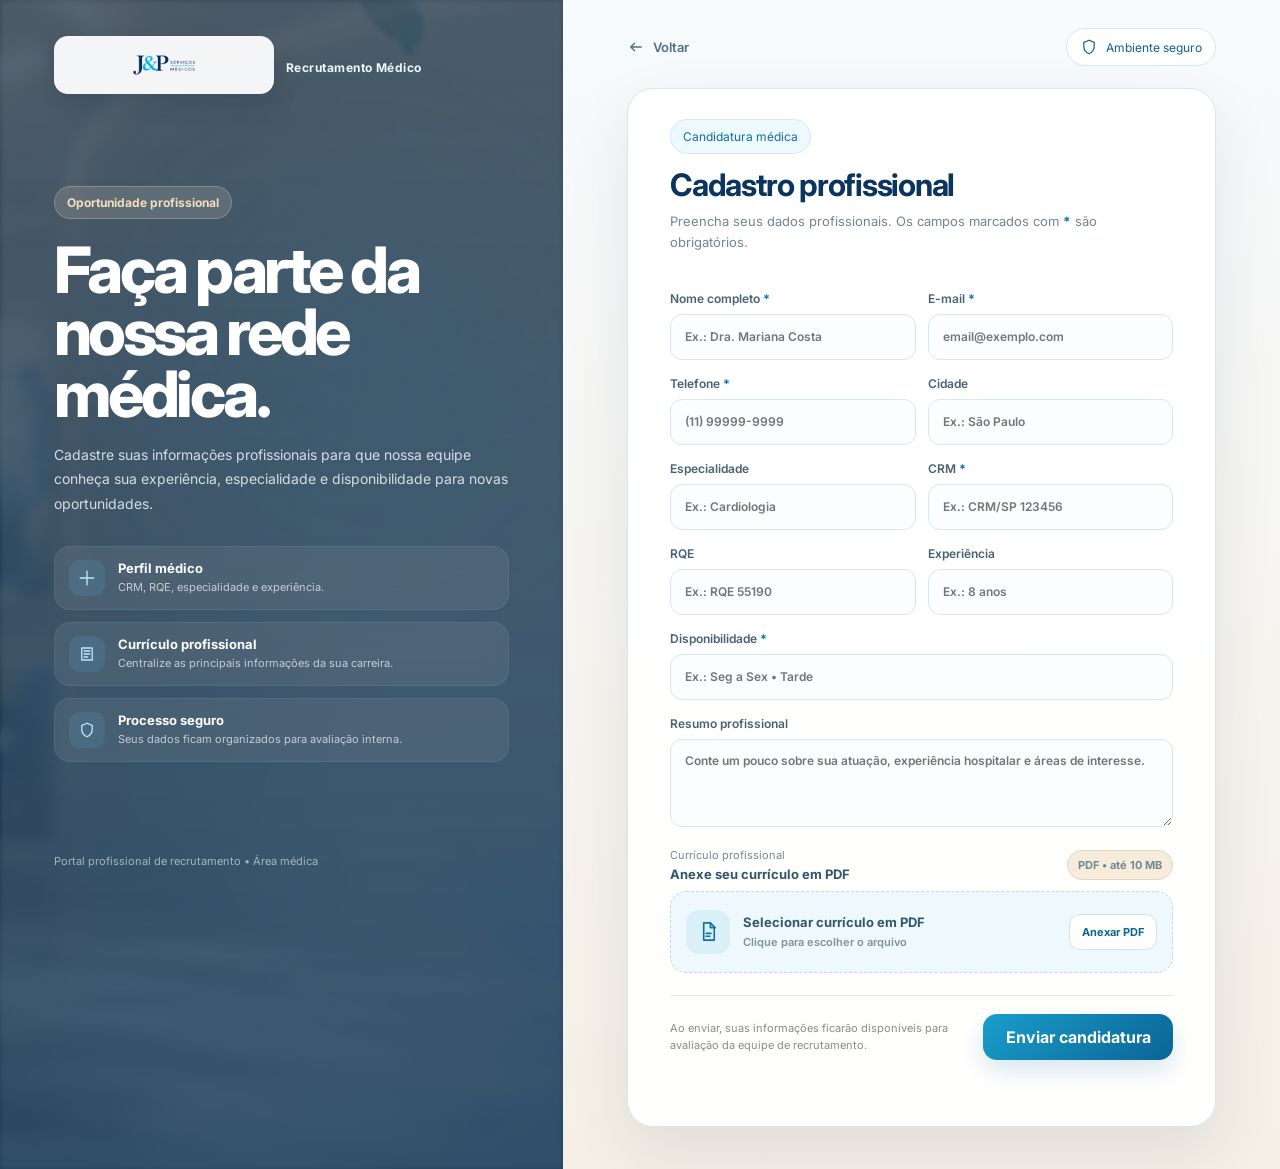
==== commit 114404f4: "Add files via upload" ====
--- a/pages/candidatura.html
+++ b/pages/candidatura.html
@@ -3,12 +3,13 @@
 <head>
   <meta charset="UTF-8" />
   <meta name="viewport" content="width=device-width, initial-scale=1.0" />
-  <meta name="theme-color" content="#eef8f1" />
-  <title>SUA LOGO AQUI | Candidatura Médica</title>
+  <meta name="theme-color" content="#0b315c" />
+  <title>J&P Serviços Médicos | Candidatura Médica</title>
   <meta name="description" content="Página pública para candidatura de médicos." />
   <link rel="preconnect" href="https://fonts.googleapis.com">
   <link rel="preconnect" href="https://fonts.gstatic.com" crossorigin>
   <link href="https://fonts.googleapis.com/css2?family=Inter:wght@400;500;600;700;800&display=swap" rel="stylesheet">
+  <link rel="icon" type="image/png" href="../assets/favicon.png" />
   <link rel="stylesheet" href="../css/styles.css" />
 </head>
 <body data-page="application" class="application-page-body application-page-v2">
@@ -16,17 +17,14 @@
     <section class="application-story-panel">
       <div class="application-story-bg" aria-hidden="true"></div>
       <video class="application-story-leaves" autoplay muted loop playsinline preload="auto" aria-hidden="true">
-        <source src="../assets/leaves-overlay.webm" type="video/webm" />
+        <source src="../assets/leaves-overlay-blue.webm" type="video/webm" />
       </video>
       <div class="application-story-overlay" aria-hidden="true"></div>
 
       <div class="application-story-content">
-        <a class="application-brand" href="../index.html" aria-label="Voltar para o portal">
-          <div class="application-brand-mark">RM</div>
-          <div>
-            <strong>SUA LOGO AQUI</strong>
-            <span>Recrutamento Médico</span>
-          </div>
+        <a class="application-brand jp-application-brand" href="../index.html" aria-label="Voltar para o portal">
+          <img class="application-brand-logo" src="../assets/jp-logo-horizontal.png" alt="J&P Serviços Médicos" />
+          <span>Recrutamento Médico</span>
         </a>
 
         <div class="application-story-copy">
--- a/css/styles.css
+++ b/css/styles.css
@@ -1006,3 +1006,239 @@
   .pdf-upload-heading{align-items:flex-start;flex-direction:column}.pdf-format-chip{width:max-content}
   .application-success{min-height:460px}.application-success h2{font-size:27px}
 }
+
+/* =========================================================
+   J&P SERVIÇOS MÉDICOS — IDENTIDADE AZUL + BEGE
+   ========================================================= */
+:root{
+  --bg:#f4f7f9;
+  --white:#ffffff;
+  /* nomes antigos mantidos para compatibilidade; agora representam a paleta J&P */
+  --green-950:#082b4d;
+  --green-900:#0b355e;
+  --green-800:#0e4678;
+  --green-700:#105b92;
+  --green-600:#1377ad;
+  --green-500:#26a7d7;
+  --green-400:#58bee8;
+  --green-300:#8dd4f0;
+  --green-200:#c4e8f6;
+  --green-100:#e3f4fb;
+  --green-50:#f3fbfe;
+  --jp-navy:#0b355e;
+  --jp-navy-deep:#082b4d;
+  --jp-blue:#21a9d7;
+  --jp-blue-light:#dff3fb;
+  --jp-blue-soft:#eef9fd;
+  --jp-beige:#d0ad73;
+  --jp-beige-light:#f3e8d6;
+  --jp-beige-soft:#fbf7f0;
+  --line:#d9e5ec;
+  --text:#183148;
+  --muted:#6c7f8c;
+  --shadow:0 24px 72px rgba(8,43,77,.16);
+  --shadow-soft:0 18px 40px rgba(8,43,77,.09);
+}
+button:focus-visible,input:focus-visible,textarea:focus-visible,select:focus-visible,a:focus-visible{
+  outline-color:rgba(33,169,215,.28);
+}
+
+/* Logo J&P */
+.jp-brand-wrap{gap:14px}
+.brand-logo-horizontal{width:220px;max-height:58px;object-fit:contain;object-position:left center}
+.brand-context{padding-left:14px;border-left:1px solid rgba(11,53,94,.16)}
+.brand-context strong{color:var(--jp-navy)!important;font-size:14px!important}
+.brand-context span{color:#6d7f8b!important;font-size:11px!important}
+.jp-login-logo{
+  width:188px!important;height:116px!important;border:0!important;border-radius:18px!important;
+  background:rgba(255,255,255,.88)!important;box-shadow:0 10px 28px rgba(8,43,77,.08)!important;
+  padding:10px 14px;margin-bottom:4px!important;
+}
+.jp-login-logo img{width:100%;height:100%;object-fit:contain}
+.jp-sidebar-brand{display:flex;flex-direction:column;align-items:flex-start;gap:8px;padding:4px 4px 18px;border-bottom:1px solid rgba(255,255,255,.12)}
+.sidebar-brand-logo{width:220px;height:58px;object-fit:contain;object-position:left center;background:rgba(255,255,255,.96);border-radius:13px;padding:7px 9px}
+.jp-sidebar-brand>span{font-size:11px;letter-spacing:.10em;text-transform:uppercase;color:rgba(255,255,255,.63)}
+.application-brand-logo{width:220px;height:58px;object-fit:contain;background:rgba(255,255,255,.94);border-radius:14px;padding:7px 9px;box-shadow:0 10px 26px rgba(3,27,49,.14)}
+.jp-application-brand{display:flex;align-items:center;gap:12px}
+.jp-application-brand>span{font-size:12px;font-weight:700;color:#eaf7fc;letter-spacing:.04em}
+
+/* Login */
+.login-screen{background:#dfeef5;color:var(--text)}
+.login-background-photo{
+  background-image:url('../assets/login-clinic-bg-blue.jpg')!important;
+  filter:blur(8px) saturate(.92) brightness(.97)!important;
+}
+.login-background-photo::after{
+  background:linear-gradient(90deg,rgba(8,43,77,.16) 0%,rgba(238,249,253,.05) 48%,rgba(208,173,115,.10) 100%)!important;
+}
+.login-leaves-video{
+  opacity:.48!important;filter:blur(2.7px) saturate(1.05) contrast(1.02)!important;mix-blend-mode:multiply!important;
+}
+.login-overlay{
+  background:
+    linear-gradient(90deg,rgba(228,244,251,.22),rgba(255,255,255,.03) 46%,rgba(8,43,77,.08)),
+    radial-gradient(circle at 78% 48%,rgba(255,255,255,.22),transparent 32%)!important;
+}
+.login-brand-badge{display:none}
+.login-hero-chip{color:var(--jp-navy)!important;background:rgba(251,247,240,.84)!important;border-color:rgba(208,173,115,.36)!important}
+.side-message-pill{color:var(--jp-navy);background:rgba(251,247,240,.76);border-color:rgba(208,173,115,.44);text-shadow:none}
+.login-side-message{color:var(--jp-navy)!important;text-shadow:0 2px 20px rgba(255,255,255,.8)!important}
+.login-side-message h1{color:var(--jp-navy-deep)}
+.login-side-message h1 em{color:#117db0!important}
+.login-side-message p{color:#38556b!important;font-weight:500}
+.login-card-premium{
+  max-width:460px!important;padding:28px 32px 25px!important;
+  background:linear-gradient(150deg,rgba(255,255,255,.95),rgba(251,247,240,.91))!important;
+  border:1px solid rgba(255,255,255,.92)!important;
+  box-shadow:0 30px 88px rgba(8,43,77,.20),inset 0 1px 0 rgba(255,255,255,.95)!important;
+}
+.login-card-premium::before{content:'';display:block;width:72px;height:3px;border-radius:999px;background:var(--jp-beige);margin:0 auto 14px}
+.login-card-heading h2{color:var(--jp-navy)!important}
+.login-card-heading p{color:#71838e!important}
+.heading-leaf-line{color:var(--jp-blue)!important}
+.heading-leaf-line span{background:linear-gradient(90deg,transparent,var(--jp-beige))!important}
+.heading-leaf-line span:last-child{background:linear-gradient(90deg,var(--jp-beige),transparent)!important}
+.premium-login-form label{color:#425e72!important}
+.premium-input input{background:rgba(248,252,254,.94)!important;border-color:#d5e7ef!important;box-shadow:inset 0 0 0 1px rgba(33,169,215,.05)!important}
+.premium-input input:focus{border-color:#6dc8ea!important;box-shadow:0 0 0 4px rgba(33,169,215,.12)!important}
+.premium-input>svg,.premium-input .tiny-button{color:#547b92!important}
+.text-link{color:var(--jp-navy)!important}
+.check-inline input{accent-color:var(--jp-blue)}
+.premium-login-button{
+  width:148px!important;min-height:42px!important;margin:16px auto 0!important;
+  background:linear-gradient(135deg,#31b3df,#157cae)!important;
+  box-shadow:0 12px 28px rgba(20,125,174,.20)!important;
+  border-radius:11px!important;font-size:14px!important;
+}
+.premium-security{color:#647d8d!important}
+
+/* Dashboard / home profissional */
+.dashboard-screen{
+  background:linear-gradient(135deg,#eef7fb 0%,#f8fafb 52%,#f5eee3 100%)!important;
+  grid-template-columns:290px minmax(0,1fr)!important;
+}
+.sidebar{
+  background:linear-gradient(180deg,#082f55,#0b3c68 64%,#0f4b79)!important;
+  box-shadow:0 20px 50px rgba(8,43,77,.16)!important;
+}
+.side-item{color:rgba(255,255,255,.78)!important}
+.side-item:hover{background:rgba(113,201,237,.10)!important;color:#fff!important}
+.side-item.active{background:linear-gradient(90deg,rgba(56,174,218,.30),rgba(56,174,218,.16))!important;color:#fff!important;box-shadow:inset 3px 0 0 #65c9ed}
+.side-icon{background:rgba(255,255,255,.08)!important;border-color:rgba(255,255,255,.09)!important;color:#bfeafb!important}
+.sidebar-card{background:rgba(255,255,255,.08)!important;border-color:rgba(255,255,255,.11)!important}
+.sidebar-card span{color:#b9e4f4!important}
+.sidebar-card .primary-button{background:linear-gradient(135deg,#36b7e1,#1b89ba)!important;box-shadow:none!important}
+.sidebar-card .secondary-button{background:#fbf7f0!important;color:#0b355e!important;border-color:#e9d7ba!important}
+.avatar-circle{background:#dff3fb!important;color:#0b4a77!important}
+.sidebar-user span{color:#bcd8e7!important}
+.logout-button{color:#e7f5fb!important;border-color:rgba(255,255,255,.14)!important}
+
+.dashboard-main{background:linear-gradient(180deg,#fff,#fdfefe)!important;box-shadow:0 20px 48px rgba(8,43,77,.08)!important}
+.dashboard-header{border-bottom-color:#dfe9ee!important}
+.dashboard-header__eyebrow{color:#758996!important}
+.dashboard-header__title strong{color:var(--jp-navy)!important}
+.header-chip{color:#0d5a87!important;background:#eef9fd!important;border-color:#cee9f4!important}
+.header-chip.muted{color:#856d4a!important;background:#fbf7f0!important;border-color:#ead9bd!important}
+.main-topbar{border-bottom-color:#e4ebef!important}
+.main-topbar h2{color:var(--jp-navy-deep)!important}
+.main-topbar p{color:#748692!important}
+.eyebrow.dark{background:#eef9fd!important;border-color:#d1eaf5!important;color:#0f6f9c!important}
+.topbar-actions .secondary-button{color:var(--jp-navy)!important;background:#fbf7f0!important;border-color:#e4d2b4!important}
+.topbar-actions .primary-button,.primary-button{background:linear-gradient(135deg,#1690c0,#0b5f94)!important;box-shadow:0 10px 25px rgba(11,95,148,.18)!important}
+.secondary-button{color:#0c5684!important;border-color:#d4e5ee!important;background:#fff!important}
+
+.stat-card{background:linear-gradient(180deg,#fafdff,#edf8fc)!important;border-color:#d8eaf2!important;box-shadow:0 8px 24px rgba(8,43,77,.035)!important}
+.stat-card:nth-child(2){background:linear-gradient(180deg,#fffdf9,#f8f0e4)!important;border-color:#eadcc6!important}
+.stat-card strong{color:var(--jp-navy)!important}
+.table-panel{border-color:#dbe8ee!important;box-shadow:0 14px 36px rgba(8,43,77,.05)!important}
+.table-toolbar{background:#fbfdfe!important}
+.search-box input,.table-toolbar select{background:#fafdff!important;border-color:#d7e6ed!important}
+.search-box svg{color:#6d8da0!important}
+.table-head{background:#f4f9fb!important;color:#7a8d98!important}
+.candidate-row:hover{background:#f6fbfd!important}
+.doctor-avatar{background:#e2f4fb!important;color:#0c618f!important}
+.eye-button{color:#0f6f9d!important;border-color:#d4e6ee!important;background:#fff!important}
+.eye-button:hover{background:#eaf7fc!important}
+
+.status-novo{background:#e7f5fc!important;color:#176c9b!important}
+.status-analise{background:#f8eddb!important;color:#946e31!important}
+.status-entrevista{background:#dff3fb!important;color:#0b6797!important}
+.status-aprovado{background:#e9f2f8!important;color:#0b456f!important}
+
+.kanban-column,.report-card,.config-card{border-color:#dce8ee!important;background:#fff!important}
+.kanban-title{color:var(--jp-navy)!important;border-bottom-color:#e2ebef!important}
+.kanban-item{border-color:#dce8ee!important;background:#fafdff!important}
+.report-card strong{color:var(--jp-navy)!important}
+.config-card input,.config-card textarea{border-color:#d5e5ec!important;background:#fbfdfe!important}
+
+/* selects azul-claro */
+.blue-select,.green-select,.table-toolbar select,.new-form select{
+  color:#0b4e7a!important;background-color:#eaf7fc!important;border-color:#c8e7f3!important;
+  box-shadow:inset 0 0 0 1px rgba(33,169,215,.04)!important;
+}
+.blue-select:hover,.green-select:hover,.table-toolbar select:hover,.new-form select:hover{background-color:#ddf2fb!important;border-color:#9fd8ed!important}
+.blue-select option,.green-select option,.table-toolbar select option,.new-form select option{color:#0b456d!important;background:#e7f5fc!important}
+.blue-select option:checked,.green-select option:checked,.table-toolbar select option:checked,.new-form select option:checked{color:#082f55!important;background:#c9eaf7!important;font-weight:700}
+
+/* modal */
+.modal-backdrop{background:rgba(7,34,59,.45)!important}
+.modal-card{box-shadow:0 34px 90px rgba(8,43,77,.22)!important}
+.modal-avatar{background:#e2f4fb!important;color:#0b5f90!important}
+.modal-header h3,.curriculum-heading h4,.small-modal-heading h3{color:var(--jp-navy)!important}
+.modal-info-grid article{background:#f8fbfd!important;border-color:#dfe9ee!important}
+.curriculum-block{background:#f2f9fc!important;border-color:#d8e9f1!important}
+.notes-block{border-color:#e0e8ec!important}
+
+/* Página pública de candidatura */
+.application-page-v2{background:#eef5f8!important}
+.application-story-panel{background:#082f55!important}
+.application-story-bg{background-image:url('../assets/login-clinic-bg-blue.jpg')!important;filter:blur(6px) saturate(.88) brightness(.62)!important}
+.application-story-leaves{opacity:.45!important;filter:blur(2.5px) saturate(1.04)!important;mix-blend-mode:screen!important}
+.application-story-overlay{
+  background:linear-gradient(180deg,rgba(6,35,62,.58),rgba(8,48,84,.72)),radial-gradient(circle at 65% 30%,rgba(61,185,230,.14),transparent 34%)!important;
+}
+.application-story-kicker{background:rgba(243,232,214,.15)!important;border-color:rgba(230,201,154,.32)!important;color:#f4dfbc!important}
+.application-story-copy h1{color:#fff!important}
+.application-story-copy>p{color:rgba(236,248,253,.84)!important}
+.application-story-features article{background:rgba(255,255,255,.07)!important;border-color:rgba(112,199,234,.14)!important}
+.feature-icon{background:rgba(87,190,232,.13)!important;color:#bce9f9!important}
+.application-story-footer{color:rgba(225,242,249,.62)!important}
+.application-form-panel{background:linear-gradient(180deg,#f7fbfd 0%,#f5efe5 100%)!important}
+.application-back-link{color:#536f80!important}
+.application-secure-chip{color:#0c648f!important;background:#fff!important;border-color:#d6e7ee!important}
+.application-form-shell{border-color:#d9e6ec!important;background:rgba(255,255,255,.97)!important;box-shadow:0 24px 64px rgba(8,43,77,.09)!important}
+.application-form-title h2{color:var(--jp-navy)!important}
+.application-form-title p{color:#728591!important}
+.required-star{color:#137fac!important}
+.public-form-v2 label{color:#496273!important}
+.public-form-v2 input,.public-form-v2 textarea{background:#fbfdfe!important;border-color:#d8e6ed!important}
+.public-form-v2 input:focus,.public-form-v2 textarea:focus{border-color:#79cbe9!important;box-shadow:0 0 0 4px rgba(33,169,215,.10)!important}
+.public-form-footer{border-top-color:#e2eaee!important}
+.application-submit-button{background:linear-gradient(135deg,#199dca,#0b6597)!important;box-shadow:0 10px 24px rgba(11,101,151,.16)!important}
+
+/* PDF */
+.pdf-upload-heading span{color:#748893!important}
+.pdf-upload-heading strong{color:#31556d!important}
+.pdf-format-chip{background:#f6ecdc!important;color:#896936!important;border-color:#e7d5b8!important}
+.pdf-upload-box{border-color:#b9dce9!important;background:#eff9fd!important;color:#315c72!important}
+.pdf-upload-box:hover{background:#e5f5fb!important;border-color:#78c9e6!important;box-shadow:0 8px 22px rgba(13,103,147,.06)!important}
+.pdf-upload-icon{background:#d9f0f9!important;color:#0f719e!important}
+.pdf-upload-copy strong{color:#31576d!important}
+.pdf-upload-copy small{color:#7e919c!important}
+.pdf-upload-action{background:#fff!important;border-color:#d2e3eb!important;color:#0c668f!important}
+.form-validation-message{color:#667d8b!important}
+
+/* Sucesso */
+.success-animation{color:#1488b7!important}
+.success-circle{fill:#e7f5fb!important;stroke:#75c8e7!important}
+.success-check{stroke:#0d78a7!important}
+.success-kicker{background:#f6ecdc!important;color:#886635!important}
+.application-success h2{color:var(--jp-navy)!important}
+.application-success p{color:#71848f!important}
+
+@media (max-width:720px){
+  .brand-logo-horizontal{width:145px}
+  .brand-context{display:none}
+  .jp-login-logo{width:164px!important;height:102px!important}
+  .premium-login-button{width:140px!important}
+}
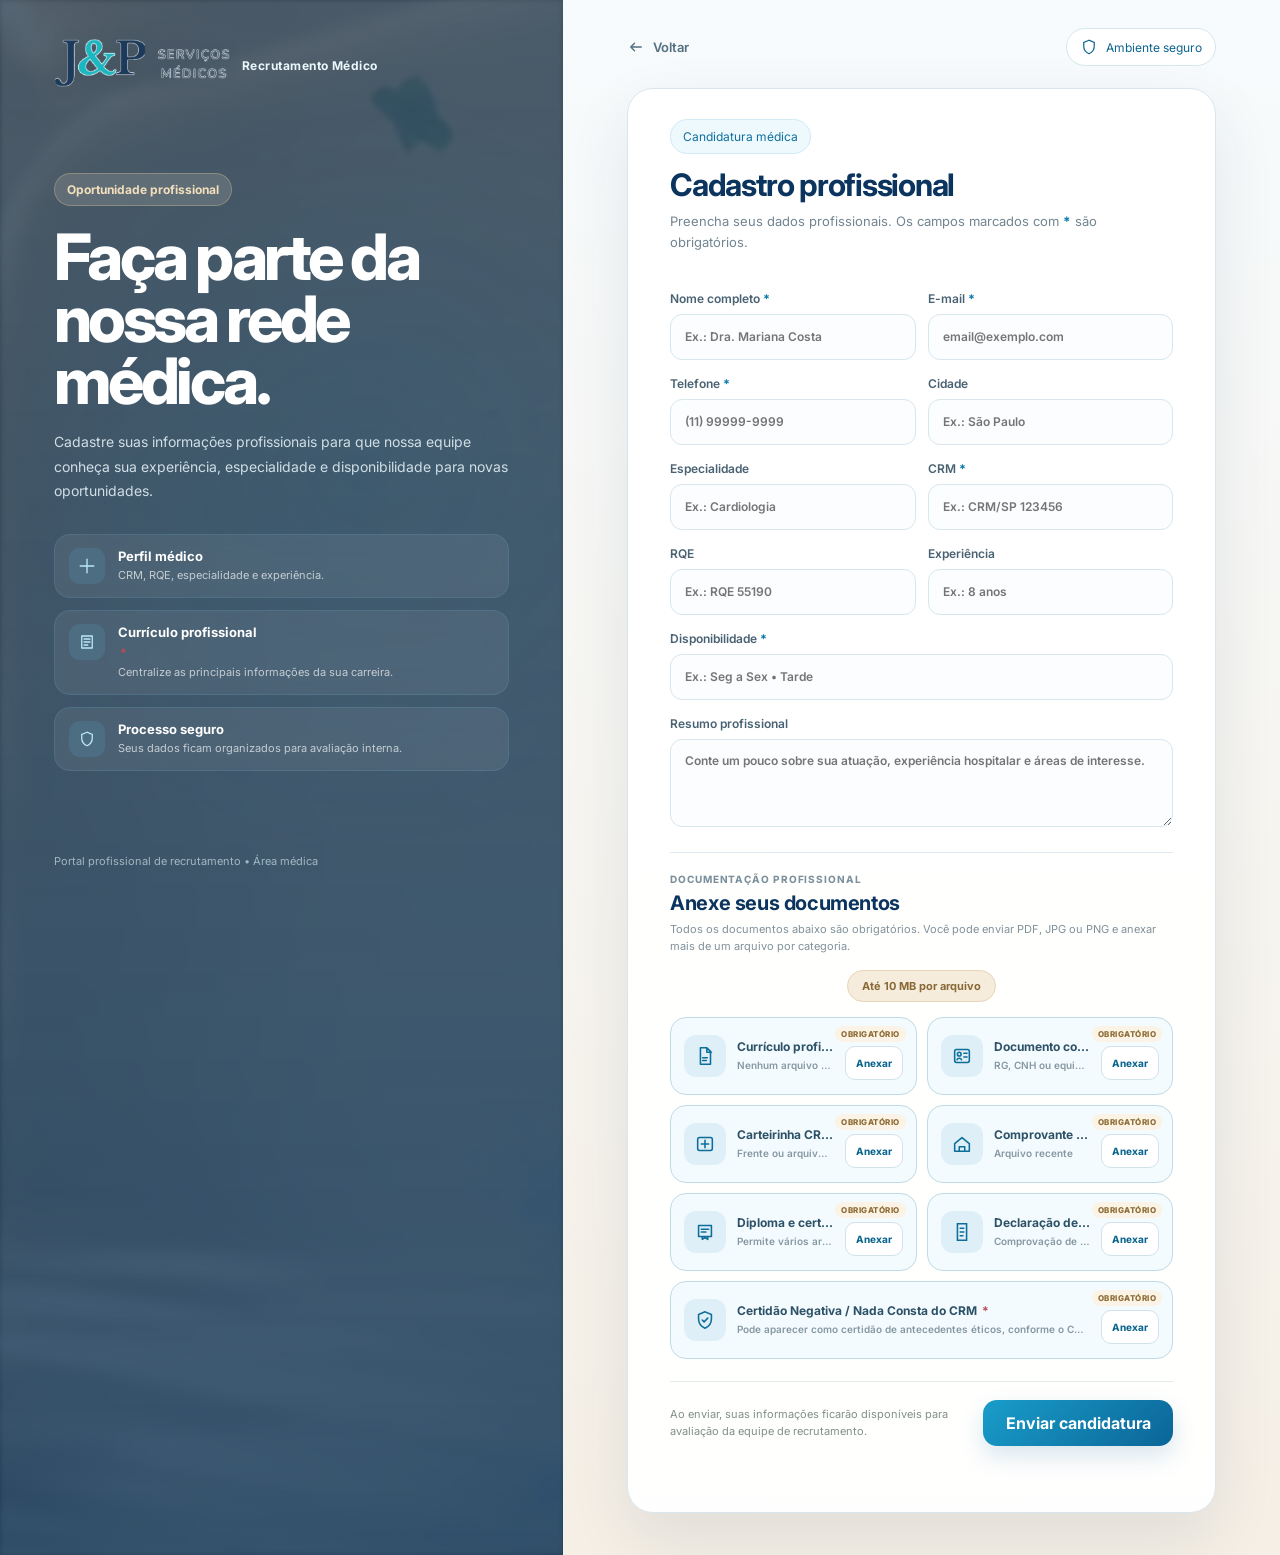
==== commit ecee5484: "Add files via upload" ====
--- a/pages/candidatura.html
+++ b/pages/candidatura.html
@@ -46,7 +46,7 @@
               <div class="feature-icon">
                 <svg viewBox="0 0 24 24" aria-hidden="true"><path d="M5 4h14v16H5zM8 8h8M8 12h8M8 16h5" fill="none" stroke="currentColor" stroke-width="1.7" stroke-linecap="round" stroke-linejoin="round"/></svg>
               </div>
-              <div><strong>Currículo profissional</strong><span>Centralize as principais informações da sua carreira.</span></div>
+              <div><strong>Currículo profissional <span class="document-required">*</span></strong><span>Centralize as principais informações da sua carreira.</span></div>
             </article>
             <article>
               <div class="feature-icon">
@@ -105,26 +105,67 @@
 
           <label>Resumo profissional<textarea id="appSummary" rows="4" placeholder="Conte um pouco sobre sua atuação, experiência hospitalar e áreas de interesse."></textarea></label>
 
-          <div class="pdf-upload-section">
-            <div class="pdf-upload-heading">
+          <section class="medical-documents-section">
+            <div class="medical-documents-header">
               <div>
-                <span>Currículo profissional</span>
-                <strong>Anexe seu currículo em PDF</strong>
+                <span>Documentação profissional</span>
+                <h3>Anexe seus documentos</h3>
+                <p>Todos os documentos abaixo são obrigatórios. Você pode enviar PDF, JPG ou PNG e anexar mais de um arquivo por categoria.</p>
               </div>
-              <span class="pdf-format-chip">PDF • até 10 MB</span>
             </div>
-            <label class="pdf-upload-box" for="appCvFile">
-              <input id="appCvFile" class="pdf-file-input" type="file" accept="application/pdf,.pdf" />
-              <span class="pdf-upload-icon" aria-hidden="true">
-                <svg viewBox="0 0 24 24"><path d="M7 3h7l4 4v14H7zM14 3v5h5M9.5 14h5M9.5 17h4" fill="none" stroke="currentColor" stroke-width="1.7" stroke-linecap="round" stroke-linejoin="round"/></svg>
-              </span>
-              <span class="pdf-upload-copy">
-                <strong id="appCvFileName">Selecionar currículo em PDF</strong>
-                <small id="appCvFileHint">Clique para escolher o arquivo</small>
-              </span>
-              <span class="pdf-upload-action">Anexar PDF</span>
-            </label>
-          </div>
+            <div class="documents-limit-row"><span class="pdf-format-chip">Até 10 MB por arquivo</span></div>
+
+            <div class="medical-documents-grid">
+              <label class="document-upload-card" for="appCvFile">
+                <input id="appCvFile" class="document-file-input" type="file" multiple required accept="application/pdf,.pdf,image/jpeg,image/png,.jpg,.jpeg,.png" data-document-type="curriculo" data-document-label="Currículo profissional" />
+                <span class="document-upload-icon" aria-hidden="true"><svg viewBox="0 0 24 24"><path d="M7 3h7l4 4v14H7zM14 3v5h5M9.5 14h5M9.5 17h4" fill="none" stroke="currentColor" stroke-width="1.7" stroke-linecap="round" stroke-linejoin="round"/></svg></span>
+                <span class="document-upload-copy"><strong>Currículo profissional <span class="document-required">*</span></strong><small data-file-summary="appCvFile">Nenhum arquivo selecionado</small></span>
+                <span class="document-upload-action">Anexar</span>
+              </label>
+
+              <label class="document-upload-card" for="appPhotoId">
+                <input id="appPhotoId" class="document-file-input" type="file" multiple required accept="application/pdf,.pdf,image/jpeg,image/png,.jpg,.jpeg,.png" data-document-type="documento_foto" data-document-label="Documento com foto (RG/CNH)" />
+                <span class="document-upload-icon" aria-hidden="true"><svg viewBox="0 0 24 24"><rect x="4" y="5" width="16" height="14" rx="2" fill="none" stroke="currentColor" stroke-width="1.7"/><circle cx="9" cy="10" r="2" fill="none" stroke="currentColor" stroke-width="1.7"/><path d="M6.5 16c.8-2.2 4.2-2.2 5 0M14 9h3.5M14 13h3.5" fill="none" stroke="currentColor" stroke-width="1.7" stroke-linecap="round"/></svg></span>
+                <span class="document-upload-copy"><strong>Documento com foto <span class="document-required">*</span></strong><small data-file-summary="appPhotoId">RG, CNH ou equivalente</small></span>
+                <span class="document-upload-action">Anexar</span>
+              </label>
+
+              <label class="document-upload-card" for="appCrmCard">
+                <input id="appCrmCard" class="document-file-input" type="file" multiple required accept="application/pdf,.pdf,image/jpeg,image/png,.jpg,.jpeg,.png" data-document-type="carteirinha_crm" data-document-label="Carteirinha CRM" />
+                <span class="document-upload-icon" aria-hidden="true"><svg viewBox="0 0 24 24"><rect x="4" y="5" width="16" height="14" rx="2" fill="none" stroke="currentColor" stroke-width="1.7"/><path d="M8 12h8M12 8v8" fill="none" stroke="currentColor" stroke-width="1.7" stroke-linecap="round"/></svg></span>
+                <span class="document-upload-copy"><strong>Carteirinha CRM <span class="document-required">*</span></strong><small data-file-summary="appCrmCard">Frente ou arquivo digital</small></span>
+                <span class="document-upload-action">Anexar</span>
+              </label>
+
+              <label class="document-upload-card" for="appResidence">
+                <input id="appResidence" class="document-file-input" type="file" multiple required accept="application/pdf,.pdf,image/jpeg,image/png,.jpg,.jpeg,.png" data-document-type="comprovante_residencia" data-document-label="Comprovante de residência" />
+                <span class="document-upload-icon" aria-hidden="true"><svg viewBox="0 0 24 24"><path d="M4 11.5 12 5l8 6.5V20H4zM9 20v-5h6v5" fill="none" stroke="currentColor" stroke-width="1.7" stroke-linecap="round" stroke-linejoin="round"/></svg></span>
+                <span class="document-upload-copy"><strong>Comprovante de residência <span class="document-required">*</span></strong><small data-file-summary="appResidence">Arquivo recente</small></span>
+                <span class="document-upload-action">Anexar</span>
+              </label>
+
+              <label class="document-upload-card" for="appDiplomas">
+                <input id="appDiplomas" class="document-file-input" type="file" required multiple accept="application/pdf,.pdf,image/jpeg,image/png,.jpg,.jpeg,.png" data-document-type="diploma_certificado" data-document-label="Diploma e certificados" />
+                <span class="document-upload-icon" aria-hidden="true"><svg viewBox="0 0 24 24"><path d="M5 5h14v12H5zM8 9h8M8 12h5M9 17v3l3-2 3 2v-3" fill="none" stroke="currentColor" stroke-width="1.7" stroke-linecap="round" stroke-linejoin="round"/></svg></span>
+                <span class="document-upload-copy"><strong>Diploma e certificados <span class="document-required">*</span></strong><small data-file-summary="appDiplomas">Permite vários arquivos</small></span>
+                <span class="document-upload-action">Anexar</span>
+              </label>
+
+              <label class="document-upload-card" for="appPracticeDeclaration">
+                <input id="appPracticeDeclaration" class="document-file-input" type="file" multiple required accept="application/pdf,.pdf,image/jpeg,image/png,.jpg,.jpeg,.png" data-document-type="declaracao_atuacao" data-document-label="Declaração de atuação em área comprovada" />
+                <span class="document-upload-icon" aria-hidden="true"><svg viewBox="0 0 24 24"><path d="M7 3h10v18H7zM10 8h4M10 12h4M10 16h3" fill="none" stroke="currentColor" stroke-width="1.7" stroke-linecap="round"/></svg></span>
+                <span class="document-upload-copy"><strong>Declaração de atuação na área <span class="document-required">*</span></strong><small data-file-summary="appPracticeDeclaration">Comprovação de experiência/atuação</small></span>
+                <span class="document-upload-action">Anexar</span>
+              </label>
+
+              <label class="document-upload-card document-upload-card-wide" for="appCrmClearance">
+                <input id="appCrmClearance" class="document-file-input" type="file" multiple required accept="application/pdf,.pdf,image/jpeg,image/png,.jpg,.jpeg,.png" data-document-type="certidao_crm" data-document-label="Certidão Negativa / Nada Consta do CRM" />
+                <span class="document-upload-icon" aria-hidden="true"><svg viewBox="0 0 24 24"><path d="M12 3 5 6v5c0 4.8 2.9 8.2 7 10 4.1-1.8 7-5.2 7-10V6l-7-3Z" fill="none" stroke="currentColor" stroke-width="1.7"/><path d="m9 12 2 2 4-4" fill="none" stroke="currentColor" stroke-width="1.7" stroke-linecap="round" stroke-linejoin="round"/></svg></span>
+                <span class="document-upload-copy"><strong>Certidão Negativa / Nada Consta do CRM <span class="document-required">*</span></strong><small data-file-summary="appCrmClearance">Pode aparecer como certidão de antecedentes éticos, conforme o CRM</small></span>
+                <span class="document-upload-action">Anexar</span>
+              </label>
+            </div>
+          </section>
 
           <div class="public-form-footer">
             <p>Ao enviar, suas informações ficarão disponíveis para avaliação da equipe de recrutamento.</p>
--- a/css/styles.css
+++ b/css/styles.css
@@ -1045,7 +1045,7 @@
 
 /* Logo J&P */
 .jp-brand-wrap{gap:14px}
-.brand-logo-horizontal{width:220px;max-height:58px;object-fit:contain;object-position:left center}
+.brand-logo-horizontal{width:172px;max-height:58px;object-fit:contain;object-position:left center}
 .brand-context{padding-left:14px;border-left:1px solid rgba(11,53,94,.16)}
 .brand-context strong{color:var(--jp-navy)!important;font-size:14px!important}
 .brand-context span{color:#6d7f8b!important;font-size:11px!important}
@@ -1056,9 +1056,9 @@
 }
 .jp-login-logo img{width:100%;height:100%;object-fit:contain}
 .jp-sidebar-brand{display:flex;flex-direction:column;align-items:flex-start;gap:8px;padding:4px 4px 18px;border-bottom:1px solid rgba(255,255,255,.12)}
-.sidebar-brand-logo{width:220px;height:58px;object-fit:contain;object-position:left center;background:rgba(255,255,255,.96);border-radius:13px;padding:7px 9px}
+.sidebar-brand-logo{width:176px;height:58px;object-fit:contain;object-position:left center;background:rgba(255,255,255,.96);border-radius:13px;padding:7px 9px}
 .jp-sidebar-brand>span{font-size:11px;letter-spacing:.10em;text-transform:uppercase;color:rgba(255,255,255,.63)}
-.application-brand-logo{width:220px;height:58px;object-fit:contain;background:rgba(255,255,255,.94);border-radius:14px;padding:7px 9px;box-shadow:0 10px 26px rgba(3,27,49,.14)}
+.application-brand-logo{width:180px;height:58px;object-fit:contain;background:rgba(255,255,255,.94);border-radius:14px;padding:7px 9px;box-shadow:0 10px 26px rgba(3,27,49,.14)}
 .jp-application-brand{display:flex;align-items:center;gap:12px}
 .jp-application-brand>span{font-size:12px;font-weight:700;color:#eaf7fc;letter-spacing:.04em}
 
@@ -1242,3 +1242,349 @@
   .jp-login-logo{width:164px!important;height:102px!important}
   .premium-login-button{width:140px!important}
 }
+
+
+/* =========================================================
+   DOCUMENTOS + DECISÃO + ORDENAÇÃO POR DATA
+   ========================================================= */
+.medical-grid{grid-template-columns:minmax(0,1.55fr) .92fr .95fr 112px 128px 62px!important}
+.date-cell{display:flex;flex-direction:column;gap:4px;color:#536d7b;font-size:11px}
+.date-cell strong{color:#24475e;font-size:12px;font-weight:700}
+.date-cell span{color:#8a9aa3;font-size:10px}
+.status-reprovado{background:#f7e7e7!important;color:#9a4048!important}
+
+.kanban-grid{grid-template-columns:repeat(5,minmax(0,1fr))!important}
+.kanban-item small{display:block;margin-top:9px;color:#8a99a2;font-size:10px}
+
+.candidate-decision-block{
+  margin-top:18px;padding:18px;border:1px solid #dce8ee;border-radius:20px;background:linear-gradient(180deg,#fbfdfe,#f5f9fb);
+  display:flex;align-items:center;justify-content:space-between;gap:18px;
+}
+.candidate-decision-block>div:first-child{display:flex;flex-direction:column;gap:5px}
+.candidate-decision-block span{color:#7f929e;font-size:10px;text-transform:uppercase;letter-spacing:.09em}
+.candidate-decision-block strong{color:#173e5e;font-size:14px}
+.candidate-status-actions{display:flex;gap:8px;flex-wrap:wrap;justify-content:flex-end}
+.status-action{min-height:40px;padding:0 14px;border-radius:12px;border:1px solid #d6e3e9;background:#fff;color:#426072;font-size:12px;font-weight:750;transition:.18s ease}
+.status-action:hover{transform:translateY(-1px)}
+.status-action-review{border-color:#eadabf;color:#8a672f;background:#fffaf2}
+.status-action-approved{border-color:#bddbec;color:#0b5c8a;background:#f1f9fd}
+.status-action-rejected{border-color:#e6caca;color:#91414a;background:#fff7f7}
+.status-action-review.active{background:#f5e5c8;border-color:#d8b77e;color:#72501d}
+.status-action-approved.active{background:#dceff8;border-color:#8fc8e1;color:#084d76}
+.status-action-rejected.active{background:#f2dede;border-color:#dba8ad;color:#7b3039}
+
+.candidate-documents-block{margin-top:18px;padding:18px;border:1px solid #dce8ee;border-radius:20px;background:#fff}
+.candidate-documents-heading{display:flex;align-items:flex-start;justify-content:space-between;gap:14px}
+.candidate-documents-heading span{display:block;color:#8798a2;font-size:10px;text-transform:uppercase;letter-spacing:.08em}
+.candidate-documents-heading h4{margin:7px 0 0;color:var(--jp-navy);font-size:19px}
+.documents-count{padding:7px 10px;border-radius:999px;background:#eef8fc;color:#0c648f!important;border:1px solid #d3eaf3;font-weight:700;text-transform:none!important;letter-spacing:0!important}
+.candidate-documents-list{margin-top:14px;display:grid;grid-template-columns:1fr 1fr;gap:10px}
+.candidate-document-item{display:grid;grid-template-columns:auto minmax(0,1fr) auto;align-items:center;gap:11px;padding:12px;border:1px solid #e0ebf0;border-radius:15px;background:#fafdff}
+.candidate-document-icon{width:38px;height:38px;border-radius:11px;background:#e4f4fb;color:#0e6c99;display:grid;place-items:center}
+.candidate-document-icon svg{width:20px}
+.candidate-document-copy{min-width:0;display:flex;flex-direction:column;gap:4px}
+.candidate-document-copy strong{font-size:12px;color:#244b65;white-space:nowrap;overflow:hidden;text-overflow:ellipsis}
+.candidate-document-copy span{font-size:10px;color:#85969f;white-space:nowrap;overflow:hidden;text-overflow:ellipsis}
+.document-open-button{min-height:34px;padding:0 10px;border-radius:10px;border:1px solid #cfe2eb;background:#fff;color:#0c668f;font-size:11px;font-weight:750}
+.document-empty-state{grid-column:1/-1;padding:22px;border:1px dashed #dce7ec;border-radius:14px;color:#8a99a2;text-align:center;font-size:12px;background:#fbfdfe}
+
+.medical-documents-section{margin-top:22px;padding-top:20px;border-top:1px solid #e1eaee}
+.medical-documents-header{display:flex;align-items:flex-start;justify-content:space-between;gap:16px;margin-bottom:13px}
+.medical-documents-header>div{max-width:560px}
+.medical-documents-header span:first-child{display:block;color:#7b909c;font-size:10px;text-transform:uppercase;letter-spacing:.09em;font-weight:750}
+.medical-documents-header h3{margin:6px 0 0;color:var(--jp-navy);font-size:20px;letter-spacing:-.02em}
+.medical-documents-header p{margin:6px 0 0;color:#81919a;font-size:11px;line-height:1.6}
+.medical-documents-grid{display:grid;grid-template-columns:1fr 1fr;gap:10px}
+.document-upload-card{margin:0!important;position:relative;display:grid!important;grid-template-columns:auto minmax(0,1fr) auto;align-items:center;gap:11px;min-height:78px;padding:12px 13px;border:1.5px dashed #bddce8;border-radius:16px;background:#f4fbfe;color:#315d75!important;cursor:pointer;transition:.18s ease}
+.document-upload-card:hover{background:#eaf7fc;border-color:#83cae3;box-shadow:0 8px 22px rgba(13,103,147,.05)}
+.document-upload-card-wide{grid-column:1/-1}
+.document-file-input{position:absolute!important;width:1px!important;height:1px!important;opacity:0!important;pointer-events:none!important}
+.document-upload-icon{width:42px;height:42px;border-radius:12px;background:#deeff7;color:#0f6e99;display:grid;place-items:center}
+.document-upload-icon svg{width:22px}
+.document-upload-copy{min-width:0;display:flex;flex-direction:column;gap:4px}
+.document-upload-copy strong{font-size:12px;color:#2d5268;white-space:nowrap;overflow:hidden;text-overflow:ellipsis}
+.document-upload-copy small{font-size:10px;color:#8598a2;line-height:1.4;white-space:nowrap;overflow:hidden;text-overflow:ellipsis}
+.document-upload-action{display:inline-flex;align-items:center;justify-content:center;min-height:34px;padding:0 10px;border-radius:10px;background:#fff;border:1px solid #d0e2eb;color:#0c668f;font-size:10px;font-weight:750}
+
+@media (max-width:1180px){
+  .medical-grid{grid-template-columns:minmax(0,1.45fr) .9fr .9fr 100px 120px 58px!important}
+  .kanban-grid{grid-template-columns:repeat(3,minmax(0,1fr))!important}
+}
+@media (max-width:860px){
+  .medical-grid{grid-template-columns:1fr!important}
+  .candidate-row .date-cell,.candidate-row .status-pill,.candidate-row .eye-button{margin-left:56px}
+  .candidate-decision-block{align-items:flex-start;flex-direction:column}
+  .candidate-status-actions{justify-content:flex-start}
+  .candidate-documents-list,.medical-documents-grid{grid-template-columns:1fr}
+  .document-upload-card-wide{grid-column:auto}
+}
+@media (max-width:620px){
+  .medical-documents-header{flex-direction:column}
+  .document-upload-card{grid-template-columns:auto minmax(0,1fr)}
+  .document-upload-action{grid-column:1/-1;width:100%}
+  .candidate-document-item{grid-template-columns:auto minmax(0,1fr)}
+  .document-open-button{grid-column:1/-1;width:100%}
+  .kanban-grid{grid-template-columns:1fr!important}
+}
+
+
+/* =========================================================
+   REFINAMENTO FINAL — LAYOUT 100%, SIDEBAR, GRÁFICOS E PERFIL
+   ========================================================= */
+html,body{max-width:100%;overflow-x:hidden}
+
+/* Logos transparentes, sem caixas brancas */
+.jp-login-logo,.sidebar-brand-logo,.application-brand-logo{
+  background:transparent!important;
+  box-shadow:none!important;
+  border:0!important;
+  padding:0!important;
+}
+.jp-login-logo{width:205px!important;height:86px!important;border-radius:0!important;margin:0 auto 2px!important}
+.jp-login-logo img{object-fit:contain!important}
+.sidebar-brand-logo{width:158px!important;height:50px!important;filter:drop-shadow(0 2px 5px rgba(3,25,45,.08))}
+.application-brand-logo{width:176px!important;height:54px!important;filter:drop-shadow(0 2px 7px rgba(3,26,48,.14))}
+.dashboard-header-logo{width:145px;height:42px;object-fit:contain;object-position:left center;flex:0 0 auto}
+.dashboard-header__brand{display:flex;align-items:center;gap:16px;min-width:0}
+.dashboard-header__title{padding-left:15px;border-left:1px solid #d9e4ea}
+
+/* Login: botão realmente centralizado */
+.premium-login-form{display:flex;flex-direction:column}
+.premium-login-form>label,.premium-login-form>.input-wrap,.premium-login-form>.login-meta-row,.premium-login-form>.form-message{width:100%}
+.premium-login-button{display:flex!important;align-self:center!important;margin:18px auto 0!important;width:136px!important;min-height:41px!important}
+
+/* Sidebar menor e recolhível */
+.dashboard-screen{grid-template-columns:238px minmax(0,1fr)!important;gap:14px!important;padding:14px!important;transition:grid-template-columns .24s ease}
+.sidebar{position:relative!important;border-radius:22px!important;padding:18px 14px!important;min-width:0;transition:width .24s ease,padding .24s ease}
+.sidebar-toggle{position:absolute;right:10px;top:11px;width:34px;height:34px;border:1px solid rgba(255,255,255,.15);border-radius:10px;background:rgba(255,255,255,.08);color:#d8f2fb;display:grid;place-items:center;z-index:3;transition:.2s ease}
+.sidebar-toggle:hover{background:rgba(255,255,255,.15)}
+.sidebar-toggle svg{width:18px;height:18px;transition:transform .24s ease}
+.jp-sidebar-brand{padding:2px 36px 14px 3px!important;gap:5px!important}
+.jp-sidebar-brand>span{font-size:9px!important;letter-spacing:.08em!important}
+.sidebar-nav{margin-top:16px!important;gap:5px!important}
+.side-item{min-height:44px!important;padding:7px 9px!important;border-radius:12px!important;font-size:13px!important;gap:9px!important;white-space:nowrap;overflow:hidden}
+.side-icon{width:30px!important;height:30px!important;flex:0 0 30px!important;border-radius:9px!important}
+.side-icon svg{width:16px!important;height:16px!important}
+.sidebar-card{margin-top:16px!important;padding:14px!important;border-radius:15px!important}
+.sidebar-card strong{font-size:12px!important;margin:5px 0 10px!important}
+.sidebar-card .compact-full{min-height:37px!important;font-size:12px!important}
+.sidebar-user{padding-top:13px!important;gap:9px!important}
+.avatar-circle{width:36px!important;height:36px!important;flex:0 0 36px!important;font-size:11px!important}
+.sidebar-user strong{font-size:11px!important}.sidebar-user span{font-size:9px!important}
+.logout-button{display:flex!important;align-items:center!important;justify-content:center!important;gap:8px!important;width:100%;min-height:40px!important;margin-top:9px!important;background:#fff1f2!important;color:#b4232f!important;border:1px solid #f0b8bd!important;font-weight:750!important}
+.logout-button:hover{background:#ffe6e8!important;color:#941c26!important}
+.logout-button svg{width:17px;height:17px;flex:0 0 17px}
+
+.dashboard-screen.sidebar-collapsed{grid-template-columns:74px minmax(0,1fr)!important}
+.sidebar-collapsed .sidebar{padding:14px 9px!important}
+.sidebar-collapsed .sidebar-toggle{right:20px;top:10px}
+.sidebar-collapsed .sidebar-toggle svg{transform:rotate(180deg)}
+.sidebar-collapsed .jp-sidebar-brand{padding:44px 0 12px!important;align-items:center!important;border-bottom-color:rgba(255,255,255,.1)!important}
+.sidebar-collapsed .sidebar-brand-logo{width:48px!important;height:34px!important;object-fit:cover;object-position:left center}
+.sidebar-collapsed .jp-sidebar-brand>span,.sidebar-collapsed .side-label,.sidebar-collapsed .sidebar-card,.sidebar-collapsed .sidebar-user>div:last-child,.sidebar-collapsed .logout-label{display:none!important}
+.sidebar-collapsed .side-item{justify-content:center!important;padding:7px!important}
+.sidebar-collapsed .side-icon{margin:0!important}
+.sidebar-collapsed .sidebar-user{justify-content:center!important}
+.sidebar-collapsed .logout-button{width:42px!important;margin:9px auto 0!important;padding:0!important}
+
+/* Cabeçalhos por seção */
+.content-section{margin-top:0!important}
+#candidatesSection>.main-topbar{margin-bottom:18px}
+.section-page-heading{display:flex;align-items:flex-end;justify-content:space-between;gap:18px;padding:18px 2px 20px;border-bottom:1px solid #e2ebef;margin-bottom:20px}
+.section-page-heading>div:first-child>span{display:block;color:#748895;font-size:10px;text-transform:uppercase;letter-spacing:.1em;font-weight:800}
+.section-page-heading h2{margin:7px 0 0;color:var(--jp-navy-deep);font-size:27px;letter-spacing:-.035em}
+.section-page-heading p{margin:6px 0 0;color:#748692;font-size:13px}
+
+/* Gráfico de especialidades */
+.analytics-grid{display:grid;grid-template-columns:minmax(0,1fr) 270px;gap:16px;align-items:start}
+.specialty-chart-card{padding:22px;border:1px solid #dce8ee;border-radius:22px;background:linear-gradient(180deg,#fff,#fbfdfe);box-shadow:0 12px 30px rgba(8,43,77,.045)}
+.chart-card-heading{display:flex;align-items:flex-end;justify-content:space-between;gap:16px;padding-bottom:17px;border-bottom:1px solid #e8eff2}
+.chart-card-heading span{color:#7b8e99;font-size:10px;text-transform:uppercase;letter-spacing:.09em;font-weight:800}
+.chart-card-heading h3{margin:6px 0 0;color:var(--jp-navy);font-size:19px}
+.chart-legend{display:flex;align-items:center;gap:7px;color:#80919b;font-size:10px}.chart-legend i{width:20px;height:8px;border-radius:99px;background:linear-gradient(90deg,#20a8d5,#0b6597)}
+.specialty-chart{display:flex;flex-direction:column;gap:14px;margin-top:18px}
+.specialty-bar-row{display:grid;grid-template-columns:minmax(150px,220px) minmax(140px,1fr) 34px;align-items:center;gap:14px}
+.specialty-bar-label{min-width:0}.specialty-bar-label strong{display:block;color:#25465c;font-size:12px;white-space:nowrap;overflow:hidden;text-overflow:ellipsis}.specialty-bar-label span{display:block;margin-top:3px;color:#92a0a8;font-size:9px}
+.specialty-bar-track{height:11px;border-radius:999px;background:#eaf3f7;overflow:hidden}.specialty-bar-track i{display:block;height:100%;border-radius:inherit;background:linear-gradient(90deg,#42b9df,#0f6d9f);box-shadow:0 0 0 1px rgba(15,109,159,.04)}
+.specialty-bar-value{color:#0b507d;font-size:12px;font-weight:800;text-align:right}
+.chart-empty{padding:30px;text-align:center;color:#8b9aa3;font-size:12px}
+.chart-summary-chip{display:flex;align-items:center;gap:10px;padding:10px 14px;border-radius:14px;background:#eef9fd;border:1px solid #d2eaf4}.chart-summary-chip strong{color:#0b5d8c;font-size:22px}.chart-summary-chip span{color:#69828f;font-size:10px;max-width:72px;line-height:1.3}
+.analytics-summary{display:grid;gap:10px}.analytics-summary-card{padding:18px;border:1px solid #dce8ee;border-radius:18px;background:#fff}.analytics-summary-card:nth-child(2){background:#fbf7f0;border-color:#eadcc7}.analytics-summary-card span{display:block;color:#81939d;font-size:10px;text-transform:uppercase;letter-spacing:.07em}.analytics-summary-card strong{display:block;margin-top:8px;color:var(--jp-navy);font-size:22px;line-height:1.2}.analytics-summary-card small{display:block;margin-top:6px;color:#8898a1;font-size:10px}
+
+/* Perfil */
+.profile-settings-card{display:grid;grid-template-columns:220px minmax(0,1fr);gap:24px;max-width:900px;padding:22px;border:1px solid #dce8ee;border-radius:22px;background:#fff;box-shadow:0 12px 30px rgba(8,43,77,.04)}
+.profile-settings-aside{padding:20px;border-radius:18px;background:linear-gradient(160deg,#eaf7fc,#f9f6f0);display:flex;flex-direction:column;align-items:center;text-align:center}
+.profile-avatar-large{width:78px;height:78px;border-radius:22px;display:grid;place-items:center;background:linear-gradient(135deg,#d8f2fc,#bfe6f6);color:#0b5a86;font-size:22px;font-weight:800;border:1px solid #bcdfea}
+.profile-settings-aside strong{margin-top:13px;color:var(--jp-navy);font-size:15px}.profile-settings-aside span{margin-top:5px;color:#7c8d97;font-size:11px}
+.profile-form label{color:#4b6575!important}.profile-form input{width:100%;margin-top:8px;padding:13px 14px;border:1px solid #d8e6ed;border-radius:13px;background:#fbfdfe}.profile-form input:focus{outline:none;border-color:#78c9e7;box-shadow:0 0 0 4px rgba(33,169,215,.1)}.profile-actions{display:flex;justify-content:flex-end;margin-top:18px}
+
+/* Modal: sem barra interna no zoom 100%; rolagem fica no fundo apenas se realmente necessária */
+.modal-backdrop{overflow-y:auto!important;align-items:flex-start!important;padding:18px!important}
+.modal-card{max-height:none!important;overflow:visible!important;margin:auto!important}
+.big-modal{width:min(960px,calc(100vw - 36px))!important;padding:22px!important;border-radius:22px!important}
+.big-modal .modal-info-grid{margin-top:16px!important;gap:9px!important}.big-modal .modal-info-grid article{padding:12px!important}.big-modal .curriculum-block,.big-modal .candidate-decision-block,.big-modal .candidate-documents-block,.big-modal .notes-block{margin-top:13px!important;padding:14px!important;border-radius:16px!important}.big-modal .curriculum-list{margin-top:10px!important;line-height:1.55!important;font-size:12px}.big-modal .candidate-documents-list{margin-top:10px!important}.big-modal .candidate-document-item{padding:9px!important}.big-modal .notes-block p{margin-top:7px!important;font-size:12px!important;line-height:1.5!important}
+.curriculum-pdf-button{min-width:132px!important;white-space:nowrap!important}
+
+/* Documentação: limite centralizado e todos obrigatórios */
+.medical-documents-header{display:block!important;text-align:left!important}.medical-documents-header>div{max-width:none!important}
+.documents-limit-row{display:flex;justify-content:center;margin:14px 0 15px}
+.pdf-format-chip{display:inline-flex!important;align-items:center!important;justify-content:center!important;width:auto!important;max-width:max-content!important;margin:0 auto!important;padding:8px 14px!important;border-radius:999px!important;font-size:11px!important}
+.document-required{color:#b94b54!important;font-size:12px!important;margin-left:2px}.document-upload-card:has(input:required){border-style:solid!important}.document-upload-card:has(input:required)::after{content:'Obrigatório';position:absolute;right:10px;top:8px;font-size:8px;font-weight:800;text-transform:uppercase;letter-spacing:.06em;color:#8f6c35;background:#fbf3e6;border-radius:99px;padding:3px 6px}.document-upload-action{margin-top:14px}
+
+@media (max-width:1120px){
+  .dashboard-screen{grid-template-columns:210px minmax(0,1fr)!important}
+  .analytics-grid{grid-template-columns:1fr}.analytics-summary{grid-template-columns:repeat(3,minmax(0,1fr))}
+}
+@media (max-width:860px){
+  .dashboard-screen,.dashboard-screen.sidebar-collapsed{grid-template-columns:1fr!important;padding:9px!important}
+  .sidebar{min-height:auto!important}.sidebar-toggle{display:none!important}.jp-sidebar-brand{padding-right:4px!important}.sidebar-nav{flex-direction:row!important;overflow-x:auto!important;flex-wrap:nowrap!important}.side-item{width:auto!important;flex:0 0 auto!important}.sidebar-card,.sidebar-user,.logout-button{display:none!important}
+  .dashboard-header__meta{display:none}.dashboard-header-logo{width:120px}.analytics-summary{grid-template-columns:1fr}.profile-settings-card{grid-template-columns:1fr}.profile-settings-aside{padding:14px}.specialty-bar-row{grid-template-columns:125px minmax(90px,1fr) 28px;gap:9px}
+}
+@media (max-width:620px){
+  .dashboard-header__brand{gap:10px}.dashboard-header__title{padding-left:10px}.dashboard-header-logo{width:105px}.dashboard-header__title strong{font-size:14px!important}.section-page-heading{align-items:flex-start;flex-direction:column}.chart-summary-chip{align-self:flex-start}.specialty-chart-card{padding:15px}.chart-card-heading{align-items:flex-start;flex-direction:column}.specialty-bar-row{grid-template-columns:1fr}.specialty-bar-value{text-align:left}.profile-form .form-cols{grid-template-columns:1fr}.big-modal{width:calc(100vw - 18px)!important;padding:16px!important}.modal-backdrop{padding:9px!important}.candidate-documents-list{grid-template-columns:1fr!important}
+}
+
+
+/* =========================================================
+   V4 — SIDEBAR / LOGO / INDICADORES DINÂMICOS
+   ========================================================= */
+
+/* Logo com superfície branca elegante para leitura perfeita */
+.jp-sidebar-brand{
+  background:#ffffff!important;
+  border:1px solid rgba(205,222,232,.9)!important;
+  border-radius:16px!important;
+  padding:10px 11px 9px!important;
+  margin-bottom:12px!important;
+  box-shadow:0 10px 24px rgba(2,31,55,.12)!important;
+}
+.sidebar-brand-logo{
+  width:162px!important;
+  height:48px!important;
+  max-width:100%!important;
+  filter:none!important;
+}
+.jp-sidebar-brand>span{
+  color:#657d8d!important;
+  font-size:9px!important;
+  font-weight:700!important;
+  letter-spacing:.075em!important;
+}
+
+/* textos da área escura sempre brancos */
+.sidebar-card{
+  background:rgba(255,255,255,.075)!important;
+  border:1px solid rgba(255,255,255,.16)!important;
+  box-shadow:inset 0 1px 0 rgba(255,255,255,.04)!important;
+}
+.sidebar-card>span,
+.sidebar-card>strong{
+  color:#ffffff!important;
+}
+.sidebar-card>span{opacity:.78!important}
+.sidebar-card>strong{opacity:1!important}
+.sidebar-user{border-top:1px solid rgba(255,255,255,.24)!important}
+.sidebar-user strong,
+.sidebar-user span{color:#ffffff!important}
+.sidebar-user span{opacity:.78!important}
+.avatar-circle{background:#ffffff!important;color:#0b4d77!important;border:1px solid rgba(255,255,255,.55)!important}
+.side-item{color:rgba(255,255,255,.84)!important}
+.side-item.active{color:#fff!important;background:rgba(255,255,255,.15)!important}
+.side-icon{color:#d9f4ff!important}
+
+/* quando recolhida, mantém um pequeno painel branco apenas na marca */
+.sidebar-collapsed .jp-sidebar-brand{
+  background:#fff!important;
+  padding:42px 6px 8px!important;
+  border-color:rgba(255,255,255,.35)!important;
+}
+.sidebar-collapsed .sidebar-brand-logo{
+  width:47px!important;height:30px!important;object-fit:cover!important;object-position:left center!important;
+}
+
+/* indicadores */
+.indicators-page-heading{align-items:center!important}
+.indicators-refresh-status{
+  display:flex;align-items:center;gap:10px;min-width:165px;padding:10px 13px;
+  border:1px solid #d8e7ee;border-radius:14px;background:#fff;box-shadow:0 8px 24px rgba(6,49,80,.045)
+}
+.refresh-dot{width:9px;height:9px;border-radius:50%;background:#25a8d1;box-shadow:0 0 0 5px rgba(37,168,209,.10)}
+.indicators-refresh-status small{display:block;color:#8a9aa4;font-size:9px;text-transform:uppercase;letter-spacing:.07em}
+.indicators-refresh-status strong{display:block;margin-top:3px;color:#0c4971;font-size:12px}
+.indicators-refresh-status.is-refreshing .refresh-dot{animation:indicatorPulse .75s ease infinite}
+@keyframes indicatorPulse{50%{transform:scale(1.35);opacity:.55}}
+
+.indicator-kpi-grid{display:grid;grid-template-columns:repeat(4,minmax(0,1fr));gap:12px;margin-bottom:14px}
+.indicator-kpi-card{
+  min-height:112px;padding:17px;border:1px solid #dce8ee;border-radius:19px;background:linear-gradient(155deg,#fff,#f9fcfd);
+  display:flex;align-items:center;gap:13px;box-shadow:0 10px 26px rgba(7,47,77,.035);transition:.2s ease
+}
+.indicator-kpi-card:hover{transform:translateY(-2px);box-shadow:0 15px 30px rgba(7,47,77,.07)}
+.indicator-kpi-primary{background:linear-gradient(155deg,#edf9fd,#f9fdff);border-color:#cce9f4}
+.indicator-kpi-beige{background:linear-gradient(155deg,#fffaf3,#fff);border-color:#ead9bd}
+.indicator-kpi-icon{width:44px;height:44px;flex:0 0 44px;border-radius:14px;display:grid;place-items:center;background:#e6f6fc;color:#0b75a7}
+.indicator-kpi-beige .indicator-kpi-icon{background:#f8efdf;color:#9a6c2f}
+.indicator-kpi-icon svg{width:21px;height:21px}
+.indicator-kpi-card span{display:block;color:#708692;font-size:10px;text-transform:uppercase;letter-spacing:.055em;font-weight:750}
+.indicator-kpi-card strong{display:block;margin-top:5px;color:#083d67;font-size:27px;line-height:1}
+.indicator-kpi-card small{display:block;margin-top:6px;color:#8999a2;font-size:9px;line-height:1.35}
+
+.indicators-main-grid{display:grid;grid-template-columns:minmax(0,1fr) 235px;gap:14px;align-items:start}
+.premium-indicator-card{padding:20px!important;border-radius:21px!important;background:#fff!important;box-shadow:0 14px 34px rgba(5,42,70,.045)!important}
+.indicators-card-heading{align-items:center!important;padding-bottom:15px!important}
+.indicators-card-heading p{margin:5px 0 0;color:#8797a0;font-size:11px}
+.chart-total-badge{min-width:86px;padding:9px 12px;border-radius:13px;background:#eef9fd;border:1px solid #d6edf5;text-align:center}
+.chart-total-badge strong{display:block;color:#08628f;font-size:20px}.chart-total-badge span{display:block;margin-top:2px;color:#78909b;font-size:9px;text-transform:uppercase;letter-spacing:.06em}
+
+.specialty-dashboard-chart{display:grid;grid-template-columns:250px minmax(0,1fr);gap:24px;padding-top:18px;align-items:center}
+.specialty-donut-column{display:flex;flex-direction:column;align-items:center}
+.specialty-donut{
+  width:184px;height:184px;border-radius:50%;position:relative;display:grid;place-items:center;
+  background:conic-gradient(#1b91c1 0 100%);box-shadow:inset 0 0 0 1px rgba(8,66,102,.03),0 16px 32px rgba(8,78,118,.08)
+}
+.specialty-donut::before{content:'';position:absolute;inset:25px;border-radius:50%;background:#fff;box-shadow:0 0 0 1px #edf3f6}
+.specialty-donut-center{position:relative;z-index:1;text-align:center}
+.specialty-donut-center strong{display:block;color:#083e67;font-size:32px;line-height:1}.specialty-donut-center span{display:block;margin-top:5px;color:#7e919c;font-size:9px;text-transform:uppercase;letter-spacing:.08em}
+.specialty-legend{width:100%;display:grid;grid-template-columns:1fr 1fr;gap:8px 10px;margin-top:16px}
+.specialty-legend-item{display:flex;align-items:center;gap:7px;min-width:0;color:#617885;font-size:9px}
+.specialty-legend-item i{width:9px;height:9px;border-radius:3px;flex:0 0 9px}.specialty-legend-item span{white-space:nowrap;overflow:hidden;text-overflow:ellipsis}
+
+.specialty-ranking-column{min-width:0}
+.ranking-header{display:flex;align-items:center;justify-content:space-between;padding:0 1px 10px;border-bottom:1px solid #edf2f4}
+.ranking-header strong{color:#23475f;font-size:12px}.ranking-header span{color:#91a0a8;font-size:9px;text-transform:uppercase;letter-spacing:.06em}
+.specialty-ranking{gap:10px!important;margin-top:12px!important}
+.specialty-ranking .specialty-bar-row{grid-template-columns:minmax(130px,190px) minmax(100px,1fr) 48px!important;gap:11px!important;padding:6px 0;border-bottom:1px solid #f2f5f6}
+.specialty-ranking .specialty-bar-row:last-child{border-bottom:0}
+.specialty-ranking .specialty-bar-track{height:9px!important;background:#edf4f7!important}
+.specialty-ranking .specialty-bar-track i{background:linear-gradient(90deg,#42b8dc,#0a78aa)!important}
+.specialty-ranking .specialty-bar-value{font-size:10px!important;color:#5f7886!important}.specialty-ranking .specialty-bar-value strong{color:#0b5a88;font-size:11px}
+.specialty-ranking .specialty-bar-label strong{font-size:11px!important}.specialty-ranking .specialty-bar-label span{font-size:8px!important}
+
+.indicator-insights{display:grid;gap:10px}
+.indicator-insight-card{position:relative;overflow:hidden;padding:17px;border:1px solid #dce8ee;border-radius:18px;background:#fff;min-height:105px;box-shadow:0 10px 25px rgba(5,42,70,.035)}
+.indicator-insight-card span{display:block;color:#81939d;font-size:9px;text-transform:uppercase;letter-spacing:.07em;font-weight:750}
+.indicator-insight-card strong{display:block;margin-top:8px;color:#083f67;font-size:21px;line-height:1.12;word-break:break-word}
+.indicator-insight-card small{display:block;margin-top:6px;color:#8999a2;font-size:9px}
+.leader-card{background:linear-gradient(145deg,#0c426d,#0a6591);border-color:#0c5d87;color:#fff}
+.leader-card span,.leader-card small{color:rgba(255,255,255,.72)}.leader-card strong{color:#fff;max-width:160px}.leader-mark{position:absolute;right:-5px;bottom:-18px;color:rgba(255,255,255,.08);font-size:74px;font-weight:800;line-height:1}
+.beige-insight{background:linear-gradient(145deg,#fbf3e6,#fff);border-color:#e9d8bb}.beige-insight strong{color:#805a2d}
+
+/* refresh suave quando os indicadores são reabertos */
+#reportsSection.indicators-refreshing .indicator-kpi-card,
+#reportsSection.indicators-refreshing .premium-indicator-card,
+#reportsSection.indicators-refreshing .indicator-insight-card{animation:indicatorsIn .38s ease both}
+#reportsSection.indicators-refreshing .premium-indicator-card{animation-delay:.05s}
+#reportsSection.indicators-refreshing .indicator-insight-card{animation-delay:.08s}
+@keyframes indicatorsIn{from{opacity:.45;transform:translateY(5px)}to{opacity:1;transform:none}}
+
+@media (max-width:1150px){
+  .indicator-kpi-grid{grid-template-columns:repeat(2,minmax(0,1fr))}
+  .indicators-main-grid{grid-template-columns:1fr}
+  .indicator-insights{grid-template-columns:repeat(3,minmax(0,1fr))}
+}
+@media (max-width:820px){
+  .specialty-dashboard-chart{grid-template-columns:1fr}.specialty-donut-column{max-width:360px;margin:auto}.specialty-legend{grid-template-columns:repeat(2,minmax(0,1fr))}
+}
+@media (max-width:620px){
+  .indicator-kpi-grid{grid-template-columns:1fr}.indicator-insights{grid-template-columns:1fr}.indicators-refresh-status{width:100%}.indicators-page-heading{align-items:flex-start!important}.specialty-ranking .specialty-bar-row{grid-template-columns:1fr!important}.specialty-ranking .specialty-bar-value{text-align:left!important}
+}
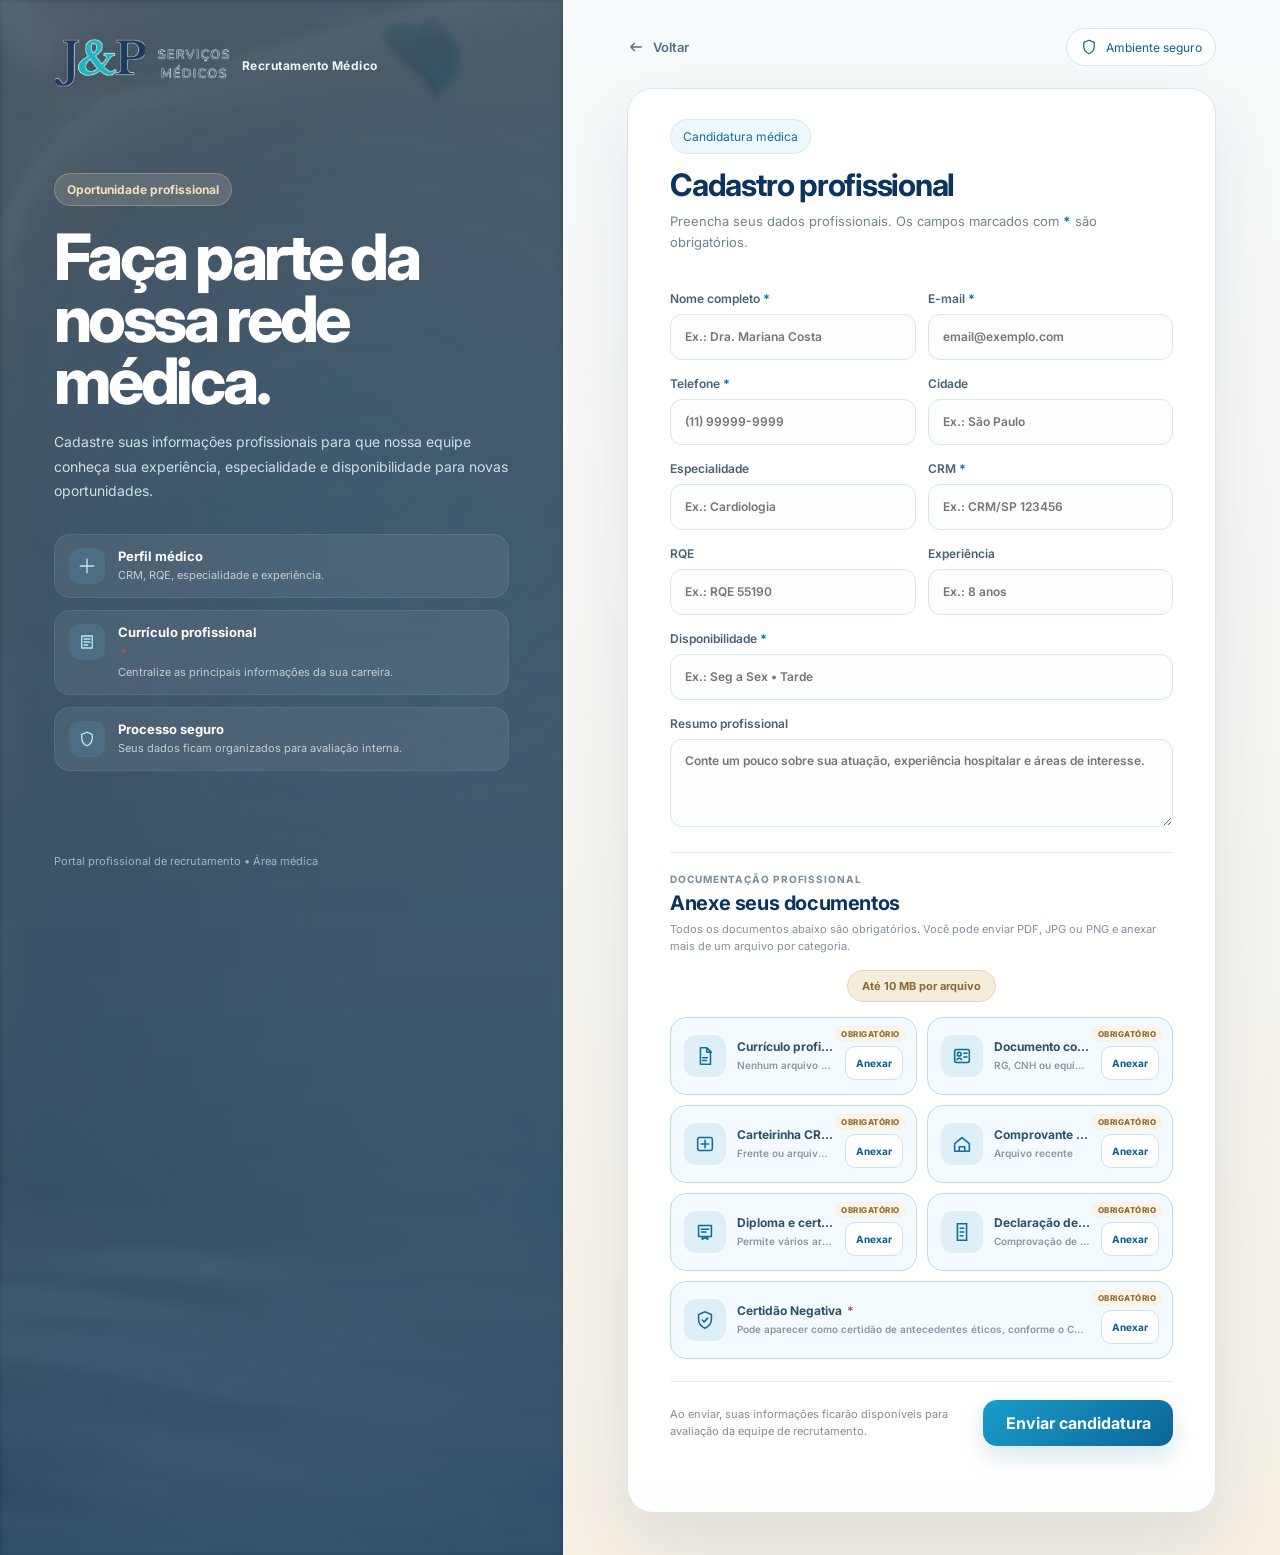
==== commit f15abda1: "Update candidatura.html" ====
--- a/pages/candidatura.html
+++ b/pages/candidatura.html
@@ -161,7 +161,7 @@
               <label class="document-upload-card document-upload-card-wide" for="appCrmClearance">
                 <input id="appCrmClearance" class="document-file-input" type="file" multiple required accept="application/pdf,.pdf,image/jpeg,image/png,.jpg,.jpeg,.png" data-document-type="certidao_crm" data-document-label="Certidão Negativa / Nada Consta do CRM" />
                 <span class="document-upload-icon" aria-hidden="true"><svg viewBox="0 0 24 24"><path d="M12 3 5 6v5c0 4.8 2.9 8.2 7 10 4.1-1.8 7-5.2 7-10V6l-7-3Z" fill="none" stroke="currentColor" stroke-width="1.7"/><path d="m9 12 2 2 4-4" fill="none" stroke="currentColor" stroke-width="1.7" stroke-linecap="round" stroke-linejoin="round"/></svg></span>
-                <span class="document-upload-copy"><strong>Certidão Negativa / Nada Consta do CRM <span class="document-required">*</span></strong><small data-file-summary="appCrmClearance">Pode aparecer como certidão de antecedentes éticos, conforme o CRM</small></span>
+                <span class="document-upload-copy"><strong>Certidão Negativa <span class="document-required">*</span></strong><small data-file-summary="appCrmClearance">Pode aparecer como certidão de antecedentes éticos, conforme o CRM</small></span>
                 <span class="document-upload-action">Anexar</span>
               </label>
             </div>
